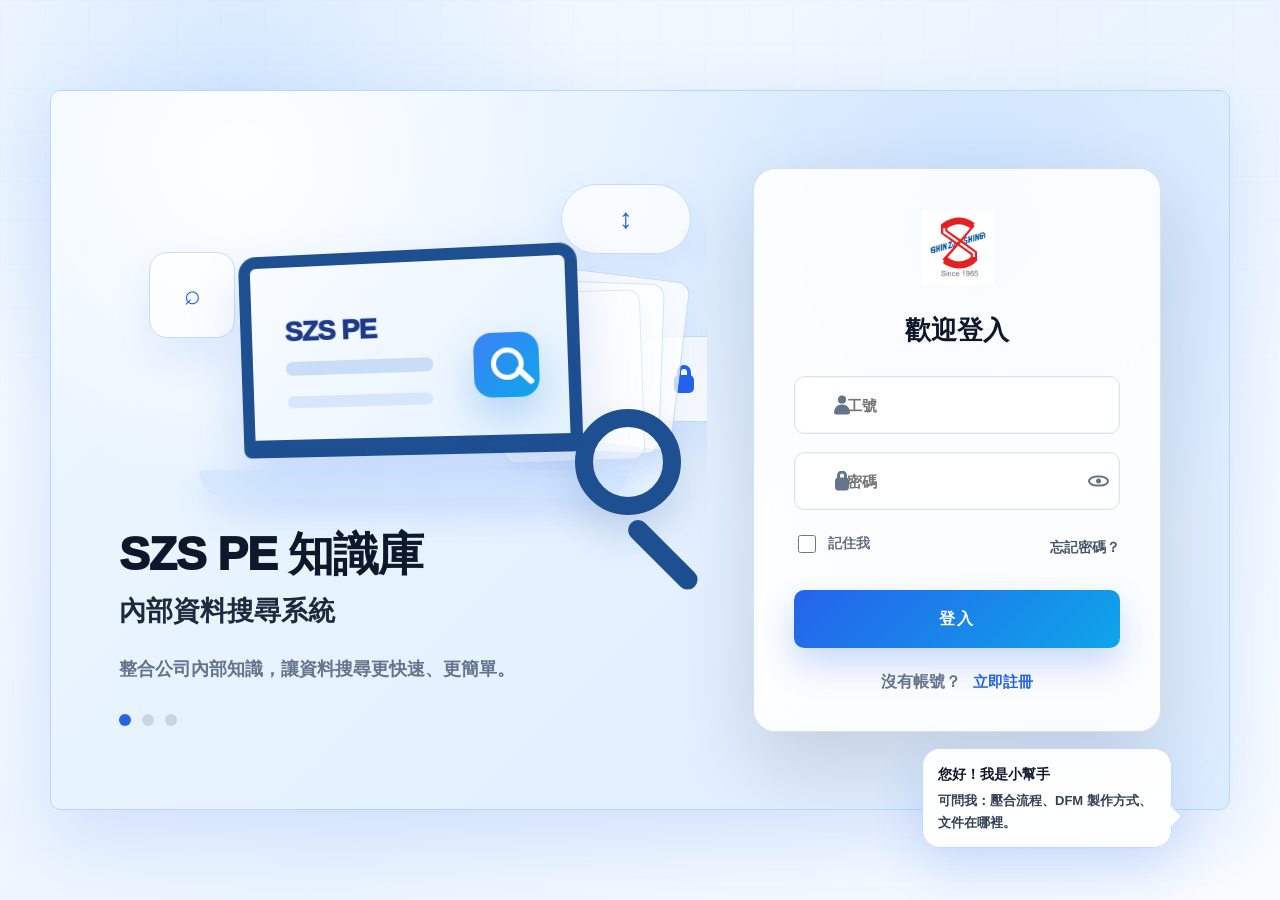
==== index.html @ ae986fd1 "Update index.html" ====
<!-- SZS_POLISH_DATABASE_OVERVIEW_SUMMARY_ACTIONS_20260521 -->
<!-- SZS_FIX_DATABASE_ACTION_INLINE_VALIDATION_20260521 -->
<!-- SZS_FIX_DFM_MEDIA_RENDER_PIPELINE_20260518 -->
<!-- SZS_FIX_DFM_MEDIA_AFTER_FULL_TEXT_AND_AUTO_INJECT_20260518 -->
<!-- SZS_FIX_DFM_MEDIA_VISIBLE_AFTER_INTRO_20260518 -->
<!-- SZS_FIX_DFM_MEDIA_EMBED_FROM_UPLOAD_20260518 -->
<!-- SZS_FIX_RESTORE_DFM_MEDIA_20260518 -->
<!-- SZS_FIX_SETTINGS_ADMIN_ENTRY_20260518 -->
<!-- SZS_FEATURE_DATABASE_CATEGORY_PAGINATION_20260521 -->
<!-- SZS_POLISH_DATABASE_PAGINATION_UI_20260521 -->
<!-- SZS_FEATURE_DATABASE_OVERVIEW_PAGE_20260521 -->
<!-- SZS_REMOVE_ASSISTANT_RED_BLOCKS_20260522 -->
<!-- SZS_FIX_ASSISTANT_FULLPAGE_LAYOUT_STRUCTURE_20260522 -->
<!-- SZS_FIX_ASSISTANT_QUICK_CARD_TEXT_WRAP_AND_AUDIT_20260522 -->
<!-- SZS_FEATURE_ASSISTANT_PRODUCT_CLASSIFICATION_BUTTONS_20260522 -->
<!DOCTYPE html>
<!-- SZS_FIX_TOP_STATUS_ONLY_20260518 -->
<html lang="zh-Hant">
<head>
  <meta charset="UTF-8" />
  <meta name="viewport" content="width=device-width, initial-scale=1.0" />
  <title>SZS PE知識庫</title>
  <link rel="icon" type="image/png" href="logo.png" />
  <link rel="shortcut icon" type="image/png" href="logo.png" />
  <link rel='stylesheet' href='index_szs_bu3_test.css?v=20260602-darkfix2' />
</head>
<body class="sidebar-collapsed">
  <header>
    <button id="sidebarToggleBtn" class="sidebar-toggle" onclick="toggleSidebar(event)" aria-label="menu"><span class="ui-icon ui-icon-menu" aria-hidden="true"></span></button>
    <div class="brand" onclick="showHome()">
      <img src="logo.png" alt="SZS Logo" class="logo" onerror="this.style.display='none'; const f=this.parentElement.querySelector('.logo-fallback'); if(f){f.classList.add('show');}">
      <div>
        <div class="brand-title" data-zh="SZS PE知識庫" data-en="SZS PE Knowledge Base">SZS PE知識庫</div>
        <div class="brand-subtitle" data-zh="內部資料搜尋系統" data-en="INTERNAL DATABASE SYSTEM">內部資料搜尋系統</div>
      </div>
    </div>

    <div class="nav-actions">

      <div class="top-search">
        <span>⌕</span>
        <input id="topSearchInput" placeholder="搜尋文件、分類或標籤..." oninput="handleSearchSuggestInput('top')" onfocus="handleSearchSuggestInput('top')" onkeydown="handleTopSearch(event)" autocomplete="off" />
        <kbd>⌘ K</kbd>
        <div id="topSearchSuggestions" class="search-suggestions" role="listbox" aria-label="搜尋建議"></div>
      </div>

      <div class="top-presence-control" id="topPresenceControl" aria-label="presence status">
        <span class="top-presence-label" data-zh="我的狀態" data-en="My Status">我的狀態</span>
        <button id="topPresenceOnlineBtn" class="status-btn online" type="button" onclick="setMyPresence('online')" data-zh="線上" data-en="Online">線上</button>
        <button id="topPresenceAwayBtn" class="status-btn away" type="button" onclick="setMyPresence('away')" data-zh="離開" data-en="Away">離開</button>
        <button id="topPresenceOfflineBtn" class="status-btn offline" type="button" onclick="setMyPresence('offline')" data-zh="離線" data-en="Offline">離線</button>
      </div>

      <span class="user-pill" id="userPill"></span>
      <button class="ghost" onclick="switchLanguage()" id="langBtn">English</button>
      <button onclick="toggleTheme()" id="themeBtn" class="icon-btn theme-icon-btn"><span class="ui-icon ui-icon-moon" aria-hidden="true"></span></button>
      <button id="notificationBtn" class="icon-btn" onclick="toggleNotifications(event)" title="通知"><span class="ui-icon ui-icon-bell" aria-hidden="true"></span><span id="notificationDot"></span></button>
      <div class="profile-wrap" id="profileWrap">
        <button id="profileBtn" class="profile-btn" onclick="toggleProfileMenu(event)">
          <span class="profile-avatar" id="profileAvatar">U</span>
          <span class="profile-name" id="profileName">User</span>
          <span class="profile-role" id="profileRole">User</span>
          <span>⌄</span>
        </button>
        <div class="profile-menu" id="profileMenu">
          <div class="profile-menu-head">
            <span class="profile-avatar large" id="profileAvatarLarge">U</span>
            <div>
              <strong id="profileMenuName">User</strong>
              <p id="profileMenuMeta">User · 離線</p>
            </div>
          </div>
          <button onclick="switchLanguage(); closeProfileMenu();" data-zh="語言 / Language" data-en="Language / 語言">語言 / Language</button>
          <button onclick="openSystemInfoDialog(); closeProfileMenu();" data-zh="系統資訊" data-en="System Info">系統資訊</button>
          <button onclick="openProfileSettingsDialog(); closeProfileMenu();" data-zh="我的設定" data-en="My Settings">我的設定</button>
          <button onclick="openMyMessagesDialog(); closeProfileMenu();" data-zh="我的訊息" data-en="My Messages">我的訊息</button>
          <button onclick="openFeedbackDialog(); closeProfileMenu();" data-zh="意見回饋" data-en="Feedback">意見回饋</button>
          <button class="danger-text" onclick="closeProfileMenu(); logout();" data-zh="登出" data-en="Logout">登出</button>
        </div>
      </div>
      <button id="loginBtn" onclick="openAuthModal('login')" data-zh="登入" data-en="Login">登入</button>
      <button id="registerBtn" class="primary" onclick="openAuthModal('register')" data-zh="註冊" data-en="Sign Up">註冊</button>
      <button id="logoutBtn" style="display:none;" onclick="logout()" data-zh="登出" data-en="Logout">登出</button>
      <!-- 後台管理已移至系統設定頁 -->
    </div>
  </header>
  <div class="notification-panel" id="notificationPanel">
    <div class="notification-head">
      <strong data-zh="通知中心" data-en="Notifications">通知中心</strong>
      <button onclick="toggleNotifications(event)">×</button>
    </div>
    <div id="notificationList"></div>
  </div>

  <aside class="app-sidebar" aria-label="main navigation">
    <div class="side-section side-section-primary">
      <div class="side-section-title" data-zh="主要功能" data-en="Main">主要功能</div>
      <button class="side-item active" onclick="showHome()" data-side="home" title="首頁">
        <span class="side-icon"><span class="ui-icon ui-icon-home" aria-hidden="true"></span></span><span class="side-label" data-zh="首頁" data-en="Home">首頁</span>
      </button>
      <button class="side-item" onclick="openDatabaseOverviewPage()" data-side="databases" title="資料庫分類">
        <span class="side-icon"><span class="ui-icon ui-icon-folder" aria-hidden="true"></span></span><span class="side-label" data-zh="資料庫分類" data-en="Databases">資料庫分類</span><span class="side-badge" id="sideDatabaseCount">6</span>
      </button>
      <button class="side-item" onclick="openCalendarPage()" data-side="calendar" title="行事曆">
        <span class="side-icon"><span class="ui-icon ui-icon-calendar" aria-hidden="true"></span></span><span class="side-label" data-zh="行事曆" data-en="Calendar">行事曆</span><span class="side-badge" id="sideCalendarCount">0</span>
      </button>
      <button class="side-item" onclick="openAssistantPage()" data-side="assistant" title="小幫手">
        <span class="side-icon"><span class="ui-icon ui-icon-chat" aria-hidden="true"></span></span><span class="side-label" data-zh="小幫手" data-en="Assistant">小幫手</span><span class="side-badge side-badge-new">NEW</span>
      </button>
    </div>

    <div class="side-section side-section-admin" id="sideAdminSection">
      <div class="side-section-title" data-zh="管理功能" data-en="Admin">管理功能</div>
      <button class="side-item" id="sideAdminButton" onclick="openAdmin()" data-side="admin" title="後台管理">
        <span class="side-icon"><span class="ui-icon ui-icon-chart" aria-hidden="true"></span></span><span class="side-label" data-zh="後台管理" data-en="Admin Panel">後台管理</span>
      </button>
    </div>

    <div class="side-section side-section-system">
      <div class="side-section-title" data-zh="系統" data-en="System">系統</div>
      <button class="side-item" onclick="openMembersSection()" data-side="members" title="線上成員">
        <span class="side-icon"><span class="ui-icon ui-icon-users" aria-hidden="true"></span></span><span class="side-label" data-zh="成員狀態" data-en="Member Status">成員狀態</span><span class="side-badge" id="sideMemberCount">13</span>
      </button>
      <button class="side-item" onclick="openSystemSettings()" data-side="settings" title="系統設定">
        <span class="side-icon"><span class="ui-icon ui-icon-settings" aria-hidden="true"></span></span><span class="side-label" data-zh="系統設定" data-en="Settings">系統設定</span>
      </button>
    </div>

    <div class="side-card compact-side-card">
      <div class="side-card-art"><span class="ui-icon ui-icon-lock" aria-hidden="true"></span></div>
      <strong data-zh="安全・可靠・共享" data-en="Secure · Reliable · Shared">安全・可靠・共享</strong>
      <p data-zh="建立標準化文件，讓知識成為團隊的力量。" data-en="Standardize files and turn knowledge into team power.">建立標準化文件，讓知識成為團隊的力量。</p>
      <button onclick="openDatabaseSection()" data-zh="查看資料庫 ↗" data-en="View Databases ↗">查看資料庫 ↗</button>
    </div>
  </aside>


  <div class="warning-banner" data-zh="原型提醒：此版本資料只會暫存在目前瀏覽器 localStorage，請勿放入公司機密、真實帳密、客戶資料或正式文件。"
       data-en="Prototype reminder: Data is stored only in this browser localStorage. Do not enter confidential data or real passwords. ">
    原型提醒：此版本資料只會暫存在目前瀏覽器 localStorage，請勿放入公司機密、真實帳密、客戶資料或正式文件。
  </div>


  <main id="loginLandingPage" class="page login-landing-page active">
    <section class="template-b-shell">
      <div class="template-b-panel">
        <div class="template-b-visual" aria-label="SZS PE Knowledge Base Login Illustration">
          <div class="kb-art">
            <div class="kb-float search">⌕</div>
            <div class="kb-float cloud">↕</div>
            <div class="kb-float lock"><span class="ui-icon ui-icon-lock" aria-hidden="true"></span></div>
            <div class="kb-doc-stack"><span></span><span></span><span></span></div>
            <div class="kb-art-laptop"><div class="kb-search-icon"></div></div>
            <div class="kb-art-base"></div>
            <div class="kb-magnifier"></div>
          </div>
          <div class="template-b-copy">
            <h1 data-zh="SZS PE 知識庫" data-en="SZS PE Knowledge Base">SZS PE 知識庫</h1>
            <h2 data-zh="內部資料搜尋系統" data-en="Internal Data Search System">內部資料搜尋系統</h2>
            <p data-zh="整合公司內部知識，讓資料搜尋更快速、更簡單。" data-en="Integrate internal knowledge and make data search faster and easier.">整合公司內部知識，<br>讓資料搜尋更快速、更簡單。</p>
            <div class="template-b-dots" aria-hidden="true"><span></span><span></span><span></span></div>
          </div>
        </div>

        <div class="template-b-card">
          <div class="template-b-logo">
            <img src="logo.png" alt="SZS Logo" onerror="this.style.display='none';">
          </div>
          <h2 data-zh="歡迎登入" data-en="Welcome Back">歡迎登入</h2>
          <div class="template-b-error" id="landingLoginError"></div>
          <div class="template-b-field">
            <span><span class="ui-icon ui-icon-user" aria-hidden="true"></span></span>
            <input id="landingLoginId" autocomplete="username" placeholder="工號" onkeydown="handleLandingLoginEnter(event)" />
          </div>
          <div class="template-b-field template-b-password">
            <span><span class="ui-icon ui-icon-lock" aria-hidden="true"></span></span>
            <input id="landingLoginPassword" type="password" autocomplete="current-password" placeholder="密碼" onkeydown="handleLandingLoginEnter(event)" />
            <button type="button" class="template-b-eye" onclick="toggleLandingPassword()" aria-label="show password"><span class="ui-icon ui-icon-view" aria-hidden="true"></span></button>
          </div>
          <div class="template-b-row">
            <label class="template-b-check"><input type="checkbox" id="landingRememberMe"> <span data-zh="記住我" data-en="Remember me">記住我</span></label>
            <button type="button" class="template-b-link" onclick="forgotFromLanding()" data-zh="忘記密碼？" data-en="Forgot Password?">忘記密碼？</button>
          </div>
          <button class="template-b-submit" onclick="loginFromLanding()" data-zh="登入" data-en="Login">登入</button>
          <div class="template-b-register">
            <span data-zh="沒有帳號？" data-en="No account?">沒有帳號？</span>
            <button type="button" onclick="openAuthModal('register')" data-zh="立即註冊" data-en="Sign Up">立即註冊</button>
          </div>
        </div>
      </div>
    </section>
  </main>

  <main id="homePage" class="page">
    <section class="hero">
      <div class="hero-label">SZS · PE KNOWLEDGE SYSTEM</div>
      <h1 data-zh="SZS PE知識庫" data-en="SZS PE Knowledge Base">SZS PE知識庫</h1>
      <p data-zh="請選擇資料庫分類進行查詢，或使用上方搜尋快速找到你需要的文件。此版本為非機密原型展示，所有資料皆為測試資料。"
         data-en="Select a database category or use the top search to quickly find the documents you need. This is a non-confidential prototype using sample data only.">
        請選擇資料庫分類進行查詢，或使用上方搜尋快速找到你需要的文件。此版本為非機密原型展示，所有資料皆為測試資料。
      </p>
    </section>

    <section class="dashboard-overview" aria-label="dashboard overview">
      <div class="dash-stat clickable" onclick="openDatabaseOverviewPage()">
        <div class="dash-icon blue"><span class="ui-icon ui-icon-folder" aria-hidden="true"></span></div>
        <div>
          <div class="dash-label" data-zh="資料庫分類" data-en="Database Categories">資料庫分類</div>
          <div class="dash-value"><span id="overviewDatabaseCount">0</span><small data-zh=" 個" data-en=" categories"> 個</small></div>
          <div class="dash-link" data-zh="前往分類總覽 →" data-en="Open Categories →">前往分類總覽 →</div>
        </div>
      </div>
      <div class="dash-stat clickable" onclick="showAllDocumentsFromHome()">
        <div class="dash-icon cyan"><span class="ui-icon ui-icon-file" aria-hidden="true"></span></div>
        <div>
          <div class="dash-label" data-zh="總文件數" data-en="Total Documents">總文件數</div>
          <div class="dash-value"><span id="overviewDocumentCount">0</span><small data-zh=" 份" data-en=" docs"> 份</small></div>
          <div class="dash-link" data-zh="查看全部文件 →" data-en="View Documents →">查看全部文件 →</div>
        </div>
      </div>
      <div class="dash-stat clickable" onclick="openMembersSection()">
        <div class="dash-icon purple"><span class="ui-icon ui-icon-users" aria-hidden="true"></span></div>
        <div>
          <div class="dash-label" data-zh="總人數" data-en="Total Members">總人數</div>
          <div class="dash-value"><span id="overviewUserRole">0</span><small data-zh=" 人" data-en=" members"> 人</small></div>
          <div class="dash-link" data-zh="查看成員狀態 →" data-en="View Members →">查看成員狀態 →</div>
        </div>
      </div>
      <div class="dash-stat clickable" onclick="openAdminTab('logs');">
        <div class="dash-icon green"><span class="ui-icon ui-icon-check" aria-hidden="true"></span></div>
        <div>
          <div class="dash-label" data-zh="系統狀態" data-en="System Status">系統狀態</div>
          <div class="dash-value"><span data-zh="正常" data-en="OK">正常</span></div>
          <div class="dash-link" data-zh="查看操作紀錄 →" data-en="View Logs →">查看操作紀錄 →</div>
        </div>
      </div>
      <div class="dash-stat clickable" onclick="scrollToHomeCalendar()">
        <div class="dash-icon amber"><span class="ui-icon ui-icon-calendar" aria-hidden="true"></span></div>
        <div>
          <div class="dash-label" data-zh="行事曆" data-en="Calendar">行事曆</div>
          <div class="dash-value"><span id="overviewCalendarCount">0</span><small data-zh=" 件" data-en=" items"> 件</small></div>
          <div class="dash-link" data-zh="查看本月事項 →" data-en="View Month →">查看本月事項 →</div>
        </div>
      </div>
    </section>

    <section class="home-empty-data-callout" id="homeEmptyDataCallout" style="display:none;">
      <div class="home-empty-illustration"><span class="ui-icon ui-icon-folder" aria-hidden="true"></span></div>
      <div>
        <strong data-zh="目前尚未建立資料" data-en="No data has been created yet">目前尚未建立資料</strong>
        <p data-zh="請至後台管理新增資料庫分類與文件，開始建立您的知識庫。" data-en="Go to Admin Panel to add database categories and documents to start building the knowledge base.">請至後台管理新增資料庫分類與文件，開始建立您的知識庫。</p>
      </div>
      <button class="primary" onclick="openAdminTab('databases');" data-zh="前往後台管理" data-en="Open Admin Panel">前往後台管理</button>
    </section>

    <div class="home-main-layout">
      <div class="home-main-column">

        <section class="home-productivity-panels" id="homeSmartDashboard" aria-label="home smart dashboard">
          <div class="home-panel recent-doc-panel">
            <div class="home-panel-head">
              <div class="home-panel-title"><span class="num-dot">1</span><span data-zh="最近更新文件" data-en="Recently Updated Files">最近更新文件</span></div>
              <button class="home-panel-action" onclick="showAllDocumentsFromHome()" data-zh="查看全部" data-en="View All">查看全部</button>
            </div>
            <div class="recent-doc-list" id="homeRecentDocuments"></div>
          </div>

          <div class="home-panel favorite-db-panel">
            <div class="home-panel-head">
              <div class="home-panel-title"><span class="num-dot">2</span><span data-zh="常用 / 收藏" data-en="Frequent / Favorites">常用 / 收藏</span></div>
              <button class="home-panel-action" onclick="manageFavoriteDatabases()" data-zh="管理" data-en="Manage">管理</button>
            </div>
            <div class="favorite-db-list" id="homeFavoriteDatabases"></div>
          </div>

          <div class="home-panel home-calendar-panel" id="homeCalendarPanel">
            <div class="home-panel-head">
              <div class="home-panel-title"><span class="num-dot">3</span><span data-zh="行事曆" data-en="Calendar">行事曆</span></div>
              <button class="home-panel-action" onclick="openCalendarPage()" data-zh="查看全部" data-en="View All">查看全部</button>
            </div>
            <div class="home-calendar-summary-list" id="homeCalendarSummary"></div>
          </div>
        </section>

        <!-- Home optional feature panels can be expanded gradually without changing the main database workflow. -->

        <section class="online-members-panel" id="onlineMembersPanel">
      <div class="online-members-head">
        <div>
          <h2 data-zh="成員狀態總覽" data-en="Member Status Overview">成員狀態總覽</h2>
          <p data-zh="查看所有成員狀態與所屬群組，快速掌握團隊可用性；點選成員即可開啟對話框。" data-en="View every member status and group, quickly understand team availability, and click a member to open a chat dialog.">查看所有成員狀態與所屬群組，快速掌握團隊可用性；點選成員即可開啟對話框。</p>
        </div>
        <div class="my-status-control">
          <span data-zh="我的狀態" data-en="My Status">我的狀態</span>
          <button id="presenceOnlineBtn" class="status-btn online" onclick="setMyPresence('online')" data-zh="線上" data-en="Online">線上</button>
          <button id="presenceAwayBtn" class="status-btn away" onclick="setMyPresence('away')" data-zh="離開" data-en="Away">離開</button>
          <button id="presenceOfflineBtn" class="status-btn offline" onclick="setMyPresence('offline')" data-zh="離線" data-en="Offline">離線</button>
        </div>
      </div>
      <div class="member-status-dashboard" id="memberStatusDashboard"></div>
      <div class="member-status-toolbar">
        <div class="member-status-search">
          <span>⌕</span>
          <input id="memberStatusSearch" placeholder="搜尋成員姓名、工號或部門..." oninput="syncMemberSearch('memberStatus')" />
        </div>
        <div class="member-status-filters" id="memberStatusFilters"></div>
        <div class="member-status-actions" id="memberStatusActions"></div>
      </div>
      <div class="members-hybrid-grid">
        <div class="online-members-list" id="onlineMembersList"></div>

      </div>
        </section>

        <section id="databaseSection" class="view-cards">
      <div class="section-head">
        <div class="section-title">
          <h2 data-zh="資料庫分類" data-en="DATA STREAMS">資料庫分類</h2>
          <span class="badge" id="activeBadge">0 個分類</span>
        </div>
        <div class="section-hint database-view-actions">
          <span data-zh="你可以到後台管理自行新增資料庫分類與測試文件。" data-en="You can add database categories and sample documents in the admin panel.">你可以到後台管理自行新增資料庫分類與測試文件。</span>
          <button id="databaseViewToggle" onclick="openDatabaseOverviewPage()" data-zh="查看全部分類" data-en="View All Categories">查看全部分類</button>
        </div>
      </div>
      <div class="database-grid" id="databaseGrid"></div>
      <div class="database-pagination" id="databaseCardPagination"></div>
      <div class="database-list-panel" id="databaseListPanel" style="display:none;"><div id="databaseList"></div><div class="database-pagination" id="databaseListPagination"></div></div>
        </section>
      </div>
        <aside class="quick-members-sidebar home-quick-members">
          <div class="quick-members-head">
            <h3 data-zh="成員狀態" data-en="Member Status">成員狀態</h3>
            <span id="quickMemberCount">0</span>
          </div>
          <div class="quick-member-search">
            <input id="quickMemberSearch" placeholder="搜尋成員..." oninput="syncMemberSearch('quick')" />
          </div>
          <div class="quick-member-groups" id="quickMembersSidebar"></div>
          <div class="quick-members-footer">
            <button onclick="scrollToAllMemberGroups()" data-zh="展開更多" data-en="Expand More">展開更多</button>
          </div>
        </aside>
    </div>
    <div class="member-chat-modal" id="memberChatModal"></div>
  </main>


  <main id="calendarPage" class="page calendar-page">
    <section class="detail-top calendar-page-top">
      <div class="detail-title-area">
        <div class="detail-label">SZS · CALENDAR</div>
        <h1 data-zh="行事曆" data-en="Calendar">行事曆</h1>
        <p data-zh="集中管理會議、期限與提醒；首頁只保留近期摘要，完整月曆由左側功能列進入。"
           data-en="Manage meetings, deadlines, and reminders in one place. Home keeps only a compact upcoming summary.">
          集中管理會議、期限與提醒；首頁只保留近期摘要，完整月曆由左側功能列進入。
        </p>
      </div>
      <div class="detail-actions">
        <button onclick="showHome()" data-zh="← 返回首頁" data-en="← Back Home">← 返回首頁</button>
      </div>
    </section>

    <section class="calendar-workspace">
      <div class="home-calendar-panel calendar-full-panel" id="calendarFullPanel">
        <div class="home-panel-head">
          <div class="home-panel-title"><span class="num-dot">3</span><span data-zh="月檢視" data-en="Month View">月檢視</span></div>
          <button class="home-panel-action" onclick="focusCalendarTitle()" data-zh="新增事項" data-en="Add Item">新增事項</button>
        </div>
        <div class="home-calendar-toolbar">
          <div class="home-calendar-nav">
            <button type="button" onclick="changeHomeCalendarMonth(-1)" aria-label="Previous month">‹</button>
            <strong id="homeCalendarMonthLabel">-</strong>
            <button type="button" onclick="changeHomeCalendarMonth(1)" aria-label="Next month">›</button>
          </div>
          <button type="button" class="home-calendar-today" onclick="goHomeCalendarToday()" data-zh="今天" data-en="Today">今天</button>
        </div>
        <form class="home-calendar-form" onsubmit="addCalendarEventFromHome(event)">
          <input id="homeCalendarTitle" type="text" maxlength="80" placeholder="會議或重要事項" />
          <div class="home-calendar-fields">
            <input id="homeCalendarDate" type="date" onchange="handleHomeCalendarDateInput()" />
            <input id="homeCalendarTime" type="time" />
            <select id="homeCalendarType">
              <option value="meeting" data-zh="會議" data-en="Meeting">會議</option>
              <option value="important" data-zh="重要事項" data-en="Important">重要事項</option>
              <option value="deadline" data-zh="期限" data-en="Deadline">期限</option>
              <option value="note" data-zh="提醒" data-en="Reminder">提醒</option>
            </select>
            <button type="submit" data-zh="加入" data-en="Add">加入</button>
          </div>
        </form>
        <div class="home-calendar-split">
          <div class="home-calendar-month-wrap">
            <div class="home-calendar-grid" id="homeCalendarGrid"></div>
          </div>
          <div class="home-calendar-agenda">
            <div class="home-calendar-agenda-head">
              <div class="home-calendar-agenda-title" data-zh="當日事項" data-en="Selected Day">當日事項</div>
              <div class="home-calendar-selected-date" id="homeCalendarSelectedDate">-</div>
            </div>
            <div class="home-calendar-list" id="homeCalendarEvents"></div>
          </div>
        </div>
      </div>
    </section>
  </main>


  <main id="databaseOverviewPage" class="page">
    <section class="database-overview-top">
      <div class="database-breadcrumb">
        <span onclick="showHome()" data-zh="首頁" data-en="Home">首頁</span>
        <span>›</span>
        <span data-zh="資料庫分類總覽" data-en="Database Category Overview">資料庫分類總覽</span>
      </div>

      <div class="database-overview-title-row">
        <div class="database-overview-title">
          <h1 data-zh="資料庫分類總覽" data-en="Database Category Overview">資料庫分類總覽</h1>
          <p data-zh="可搜尋、篩選、切換檢視並查看所有資料庫分類。" data-en="Search, filter, switch view modes, and view all database categories.">可搜尋、篩選、切換檢視並查看所有資料庫分類。</p>
        </div>
        <div class="database-overview-actions">
          <button class="database-overview-manage-btn" type="button" onclick="openDatabaseActionModal('category')" title="新增 PE 文件分類，例如：設備資料庫、治具資料庫" data-zh="＋ 新增資料庫" data-en="+ Add Database">＋ 新增資料庫</button>
          <button class="database-overview-back-btn" type="button" onclick="showHome()" data-zh="← 返回首頁" data-en="← Back Home">← 返回首頁</button>
        </div>
      </div>

      <div class="database-overview-summary">
        <div class="database-overview-stat">
          <span class="database-overview-icon blue"><span class="ui-icon ui-icon-folder" aria-hidden="true"></span></span>
          <div>
            <span data-zh="分類總數" data-en="Total Categories">分類總數</span>
            <strong><span id="databaseOverviewCategoryCount">0</span> <small data-zh="個分類" data-en="categories">個分類</small></strong>
          </div>
        </div>
        <div class="database-overview-stat">
          <span class="database-overview-icon cyan"><span class="ui-icon ui-icon-file" aria-hidden="true"></span></span>
          <div>
            <span data-zh="總文件數" data-en="Total Documents">總文件數</span>
            <strong><span id="databaseOverviewDocumentCount">0</span> <small data-zh="份" data-en="docs">份</small></strong>
          </div>
        </div>
        <div class="database-overview-stat">
          <span class="database-overview-icon purple"><span class="ui-icon ui-icon-clock" aria-hidden="true"></span></span>
          <div>
            <span data-zh="最近更新" data-en="Latest Update">最近更新</span>
            <strong id="databaseOverviewLatestDate">-</strong>
          </div>
        </div>
      </div>
    </section>

    <section class="database-overview-toolbar">
      <div class="database-overview-search">
        <span>⌕</span>
        <input id="databaseOverviewSearchInput" placeholder="搜尋分類名稱、說明，例如：DFM、測試、製程、SOP" oninput="handleDatabaseOverviewSearch()" />
      </div>
      <select id="databaseOverviewFilter" onchange="handleDatabaseOverviewFilter()">
        <option value="all" data-zh="所有分類" data-en="All Categories">所有分類</option>
        <option value="hasDocs" data-zh="有文件分類" data-en="Has Documents">有文件分類</option>
        <option value="empty" data-zh="無文件分類" data-en="Empty Categories">無文件分類</option>
      </select>
      <select id="databaseOverviewSort" onchange="handleDatabaseOverviewSort()">
        <option value="recent" data-zh="最新更新" data-en="Latest Update">最新更新</option>
        <option value="name" data-zh="分類名稱" data-en="Category Name">分類名稱</option>
        <option value="docs" data-zh="文件數量" data-en="Document Count">文件數量</option>
      </select>
      <div class="database-overview-view-toggle">
        <button id="databaseOverviewCardBtn" type="button" class="active" onclick="setDatabaseOverviewView('cards')" data-zh="▦ 卡片式" data-en="▦ Card View">▦ 卡片式</button>
        <button id="databaseOverviewListBtn" type="button" onclick="setDatabaseOverviewView('list')" data-zh="清單式" data-en="List View">清單式</button>
      </div>
    </section>

    <section class="database-overview-content view-cards" id="databaseOverviewContent">
      <div class="database-overview-grid" id="databaseOverviewGrid"></div>
      <div class="database-overview-list" id="databaseOverviewList"></div>
      <div class="database-pagination" id="databaseOverviewPagination"></div>
    </section>
  </main>

  <main id="detailPage" class="page">
    <section class="detail-top">
      <div class="detail-title-area">
        <div class="detail-label">DATABASE DETAIL</div>
        <h1 id="detailTitle">資料庫</h1>
        <p id="detailDescription">資料庫說明</p>
      </div>
      <div class="detail-actions">
        <button onclick="openDatabaseOverviewPage()" data-zh="← 返回分類總覽" data-en="← Back to Categories">← 返回分類總覽</button>
        <button class="primary" onclick="openDatabaseActionModal('document', selectedDatabaseId)" data-zh="＋ 新增文件" data-en="+ Add Document">＋ 新增文件</button>
        <button class="primary" onclick="openAssistant()" data-zh="詢問小幫手" data-en="Ask Assistant">詢問小幫手</button>
      </div>
    </section>

    <section class="detail-toolbar">
      <div class="search-box">
        <input id="detailSearch" placeholder="在此資料庫搜尋文件..." oninput="renderDetailDocuments()" />
      </div>
      <span class="badge" id="detailCount">0 documents</span>
    </section>

    <section class="doc-table" id="detailDocumentList"></section>
  </main>


  <main id="searchPage" class="page">
    <section class="detail-top search-result-top">
      <div class="detail-title-area">
        <div class="detail-label" data-zh="SEARCH RESULT" data-en="SEARCH RESULT">SEARCH RESULT</div>
        <h1 data-zh="搜尋結果" data-en="Search Results">搜尋結果</h1>
        <p id="searchResultSummary">請輸入關鍵字搜尋文件、分類或標籤。</p>
      </div>
      <div class="detail-actions">
        <button onclick="showHome()" data-zh="← 返回首頁" data-en="← Back Home">← 返回首頁</button>
        <button class="primary" onclick="openAssistant()" data-zh="詢問小幫手" data-en="Ask Assistant">詢問小幫手</button>
      </div>
    </section>

    <section class="detail-toolbar">
      <div class="google-search-large">
        <span>⌕</span>
        <input id="searchPageInput" placeholder="搜尋文件、分類或標籤..." oninput="handleSearchSuggestInput('page')" onfocus="handleSearchSuggestInput('page')" onkeydown="handleSearchPageEnter(event)" autocomplete="off" />
        <button onclick="runSearchFromPage()" data-zh="搜尋" data-en="Search">搜尋</button>
        <div id="searchPageSuggestions" class="search-suggestions search-suggestions-large" role="listbox" aria-label="搜尋建議"></div>
      </div>
      <span class="badge" id="searchResultCount">0 documents</span>
    </section>

    <section class="search-tabs" id="searchResultTabs">
      <button id="searchTabFiles" class="active" onclick="setSearchResultView('files')" data-zh="文件" data-en="Files">文件</button>
      <button id="searchTabCategories" onclick="setSearchResultView('categories')" data-zh="資料庫分類" data-en="Categories">資料庫分類</button>
      <button id="searchTabAll" onclick="setSearchResultView('all')" data-zh="全部" data-en="All">全部</button>
    </section>

    <section class="doc-table" id="searchResultList"></section>
  </main>




  <main id="settingsPage" class="page settings-center-page">
    <section class="detail-top settings-hero-top">
      <div class="detail-title-area">
        <div class="detail-label">SYSTEM SETTINGS</div>
        <h1 data-zh="系統設定" data-en="System Settings">系統設定</h1>
        <p data-zh="這裡集中管理系統資訊、個人偏好、外觀模式與後台入口。" data-en="Manage system info, personal preferences, appearance, and admin entry points here.">這裡集中管理系統資訊、個人偏好、外觀模式與後台入口。</p>
      </div>
      <div class="detail-actions">
        <button onclick="showHome()" data-zh="← 返回首頁" data-en="← Back Home">← 返回首頁</button>
      </div>
    </section>

    <section class="settings-status-strip" aria-label="system settings summary">
      <div class="settings-strip-title" data-zh="目前系統狀態總覽" data-en="Current System Status">目前系統狀態總覽</div>
      <div class="settings-status-grid">
        <div class="settings-status-item">
          <div class="settings-status-icon blue"><span class="ui-icon ui-icon-user" aria-hidden="true"></span></div>
          <div><span data-zh="目前登入" data-en="Signed in as">目前登入</span><strong id="settingsUserName">SZS Owner</strong><small id="settingsUserRole">Owner</small></div>
        </div>
        <div class="settings-status-item">
          <div class="settings-status-icon green"><span class="ui-icon ui-icon-check" aria-hidden="true"></span></div>
          <div><span data-zh="系統狀態" data-en="System Status">系統狀態</span><strong data-zh="正常" data-en="Normal">正常</strong><small data-zh="系統運作一切正常" data-en="System is running normally">系統運作一切正常</small></div>
        </div>
        <div class="settings-status-item">
          <div class="settings-status-icon amber"><span class="ui-icon ui-icon-folder" aria-hidden="true"></span></div>
          <div><span data-zh="資料庫分類" data-en="Database Categories">資料庫分類</span><strong id="settingsDbCount">0 個</strong><small id="settingsDbMeta">啟用中 0 個分類</small></div>
        </div>
        <div class="settings-status-item">
          <div class="settings-status-icon cyan"><span class="ui-icon ui-icon-file" aria-hidden="true"></span></div>
          <div><span data-zh="文件數" data-en="Documents">文件數</span><strong id="settingsDocCount">0 份</strong><small id="settingsDocMeta">本週新增 0 份</small></div>
        </div>
        <div class="settings-status-item">
          <div class="settings-status-icon purple"><span class="ui-icon ui-icon-clock" aria-hidden="true"></span></div>
          <div><span data-zh="最後更新" data-en="Last Updated">最後更新</span><strong id="settingsLastUpdate">—</strong><small data-zh="系統資料時間" data-en="System data time">系統資料時間</small></div>
        </div>
      </div>
    </section>

    <section class="settings-center-grid">
      <article class="settings-feature-card admin-card" id="settingsAdminCard">
        <div class="settings-card-head">
          <div class="settings-feature-icon blue">▥</div>
          <div>
            <h3 data-zh="後台管理" data-en="Admin Panel">後台管理</h3>
            <p data-zh="管理資料庫分類、文件、會員權限與操作紀錄。" data-en="Manage categories, documents, permissions, and activity logs.">管理資料庫分類、文件、會員權限與操作紀錄。</p>
          </div>
          <button class="settings-card-arrow" id="settingsAdminArrow" onclick="openAdmin()" title="Open">›</button>
        </div>
        <div class="settings-permission-box">
          <div><b>Owner</b><span data-zh="可管理所有資料與會員權限" data-en="Can manage all data and member permissions">可管理所有資料與會員權限</span></div>
          <div><b>Manager</b><span data-zh="可管理資料與文件" data-en="Can manage databases and files">可管理資料與文件</span></div>
          <div><b>User</b><span data-zh="僅可查詢與使用小幫手" data-en="Can search and use assistant only">僅可查詢與使用小幫手</span></div>
        </div>
        <div class="settings-permission-hint" id="settingsPermissionHint"></div>
        <div class="settings-card-bottom">
          <span data-zh="目前權限：" data-en="Current role:">目前權限：</span><b id="settingsCurrentRole">Owner</b>
          <button class="primary" id="settingsAdminOpenButton" onclick="openAdmin()" data-zh="進入後台管理 →" data-en="Open Admin Panel →">進入後台管理 →</button>
        </div>
      </article>

      <article class="settings-feature-card info-card">
        <div class="settings-card-head">
          <div class="settings-feature-icon purple">i</div>
          <div>
            <h3 data-zh="系統資訊" data-en="System Info">系統資訊</h3>
            <p data-zh="查看目前原型狀態、資料庫分類數與文件數。" data-en="View current prototype status, category count, and file count.">查看目前原型狀態、資料庫分類數與文件數。</p>
          </div>
          <button class="settings-card-arrow" onclick="showSystemInfo()" title="Open">›</button>
        </div>
        <div class="settings-info-table">
          <div><span data-zh="系統版本" data-en="Version">系統版本</span><strong>Prototype v1.0.0</strong></div>
          <div><span data-zh="資料模式" data-en="Data Mode">資料模式</span><strong>Sample Data Only</strong></div>
          <div><span data-zh="部署方式" data-en="Deployment">部署方式</span><strong>GitHub Pages Demo</strong></div>
          <div><span data-zh="最後更新" data-en="Last Updated">最後更新</span><strong id="settingsInfoUpdated">—</strong></div>
        </div>
        <button onclick="showSystemInfo()" data-zh="查看系統資訊 →" data-en="View System Info →">查看系統資訊 →</button>
      </article>

      <article class="settings-feature-card personal-card">
        <div class="settings-card-head">
          <div class="settings-feature-icon green">●</div>
          <div>
            <h3 data-zh="我的設定" data-en="My Settings">我的設定</h3>
            <p data-zh="個人設定目前為原型展示項目，正式版可擴充語言、通知與偏好設定。" data-en="Personal settings are prototype items and can later include language, notifications, and preferences.">個人設定目前為原型展示項目，正式版可擴充語言、通知與偏好設定。</p>
          </div>
          <button class="settings-card-arrow" onclick="openProfileSettingsDialog()" title="Open">›</button>
        </div>
        <div class="settings-preference-list">
          <div><span><span class="ui-icon ui-icon-globe" aria-hidden="true"></span><span data-zh="語言" data-en="Language">語言</span></span><strong id="settingsLanguageValue">繁體中文</strong></div>
          <div><span><span class="ui-icon ui-icon-bell" aria-hidden="true"></span><span data-zh="通知" data-en="Notifications">通知</span></span><strong data-zh="開啟" data-en="On">開啟</strong></div>
          <div><span>AI <span data-zh="小幫手提示" data-en="Assistant Tips">小幫手提示</span></span><strong data-zh="開啟" data-en="On">開啟</strong></div>
          <div><span><span class="ui-icon ui-icon-home" aria-hidden="true"></span> <span data-zh="預設首頁" data-en="Default Page">預設首頁</span></span><strong id="settingsDefaultPageValue">首頁</strong></div>
        </div>
        <button onclick="openProfileSettingsDialog()" data-zh="查看我的設定 →" data-en="View My Settings →">查看我的設定 →</button>
      </article>

      <article class="settings-feature-card appearance-card">
        <div class="settings-card-head">
          <div class="settings-feature-icon orange"><span class="ui-icon ui-icon-view" aria-hidden="true"></span></div>
          <div>
            <h3 data-zh="外觀模式" data-en="Appearance">外觀模式</h3>
            <p data-zh="選擇適合目前工作環境的顯示模式，降低長時間閱讀的視覺負擔。" data-en="Choose the appearance mode that fits your working environment and reduces eye strain.">選擇適合目前工作環境的顯示模式，降低長時間閱讀的視覺負擔。</p>
          </div>
          <button class="settings-card-arrow open" onclick="toggleSettingsThemeCard(event)" title="Collapse" aria-expanded="true" aria-label="Toggle appearance options">›</button>
        </div>
        <div class="settings-theme-options" role="radiogroup" aria-label="appearance mode">
          <button id="settingsThemeLight" type="button" onclick="selectSettingsTheme('light')"><span></span><b data-zh="淺色模式" data-en="Light Mode">淺色模式</b><small data-zh="使用亮色主題，適合一般環境" data-en="Use a light theme for general use">使用亮色主題，適合一般環境</small></button>
          <button id="settingsThemeDark" type="button" onclick="selectSettingsTheme('dark')"><span></span><b data-zh="深色模式" data-en="Dark Mode">深色模式</b><small data-zh="使用深色主題，降低長時間使用的視覺疲勞" data-en="Use a dark theme to reduce eye strain">使用深色主題，降低長時間使用的視覺疲勞</small></button>
          <button id="settingsThemeSystem" type="button" onclick="selectSettingsTheme('system')"><span></span><b data-zh="跟隨系統" data-en="Follow System">跟隨系統</b><small data-zh="依照裝置系統設定自動切換主題" data-en="Follow the device appearance setting">依照裝置系統設定自動切換主題</small></button>
        </div>
        <button class="settings-save-btn" onclick="showToast(t('外觀設定已儲存。','Appearance settings saved.'))" data-zh="儲存設定" data-en="Save Settings">儲存設定</button>
      </article>
    </section>
  </main>


  <main id="adminPage" class="page">
    <section class="detail-top">
      <div class="detail-title-area">
        <div class="detail-label">ADMIN PROTOTYPE</div>
        <h1 data-zh="後台管理" data-en="Admin Panel">後台管理</h1>
        <p data-zh="這裡是部門資料維護中心。總覽首頁僅供查看，真正的新增、修改與刪除請進入對應管理頁面操作。"
           data-en="This is the department data maintenance center. The overview page is view-only, and actual add/edit/delete actions should be done inside the corresponding management page.">
          這裡是部門資料維護中心。總覽首頁僅供查看，真正的新增、修改與刪除請進入對應管理頁面操作。
        </p>
        <div class="role-guide">
          <div class="role-card">
            <strong>Owner</strong>
            <span data-zh="部門維護權限：可管理資料、會員權限與操作紀錄。" data-en="Department maintenance permission: manage data, member permissions, and activity logs.">部門維護權限：可管理資料、會員權限與操作紀錄。</span>
          </div>
          <div class="role-card">
            <strong>Manager</strong>
            <span data-zh="資料維護權限：可新增、修改、刪除資料庫與文件。" data-en="Data maintenance permission: add, edit, and delete databases and documents.">資料維護權限：可新增、修改、刪除資料庫與文件。</span>
          </div>
          <div class="role-card">
            <strong>User</strong>
            <span data-zh="使用權限：可登入、查詢資料與使用小幫手。" data-en="Usage permission: log in, search data, and use the assistant.">使用權限：可登入、查詢資料與使用小幫手。</span>
          </div>
        </div>
      </div>
      <div class="detail-actions">
        <button onclick="showHome()" data-zh="← 返回首頁" data-en="← Back Home">← 返回首頁</button>
      </div>
    </section>

    <div class="admin-tabs">
      <button id="adminOverviewTab" class="admin-tab-button active" onclick="switchAdminTab('overview')"><span class="ui-icon ui-icon-chart" aria-hidden="true"></span><span data-zh="總覽首頁" data-en="Overview">總覽首頁</span></button>
      <button id="adminDocTab" class="admin-tab-button" onclick="switchAdminTab('documents')"><span class="ui-icon ui-icon-file" aria-hidden="true"></span><span data-zh="文件管理" data-en="Document Manager">文件管理</span></button>
      <button id="adminDbTab" class="admin-tab-button" onclick="switchAdminTab('databases')"><span class="ui-icon ui-icon-folder" aria-hidden="true"></span><span data-zh="資料庫分類管理" data-en="Database Manager">資料庫分類管理</span></button>
      <button id="adminUserTab" class="admin-tab-button" onclick="switchAdminTab('users')"><span class="ui-icon ui-icon-users" aria-hidden="true"></span><span data-zh="會員權限管理" data-en="Member Permissions">會員權限管理</span></button>
      <button id="adminLogTab" class="admin-tab-button" onclick="switchAdminTab('logs')"><span class="ui-icon ui-icon-clock" aria-hidden="true"></span><span data-zh="操作紀錄" data-en="Activity Logs">操作紀錄</span></button>
    </div>

    <section id="adminOverviewSection" class="admin-section active">
      <div id="adminOverviewContent"></div>
    </section>

    <section id="adminDocumentsSection" class="admin-section">
      <div class="document-admin-layout">
        <div class="admin-box document-form-card">
          <div class="document-card-head">
            <div>
              <h2 id="documentFormTitle" data-zh="新增文件" data-en="Add Document">新增文件</h2>
              <p id="documentFormHint" data-zh="依照步驟填寫文件基本資料、搜尋資訊與管理設定。" data-en="Fill in basic information, search metadata, and management settings step by step.">依照步驟填寫文件基本資料、搜尋資訊與管理設定。</p>
            </div>
            <span id="documentModeBadge" class="doc-mode-badge" data-zh="新增模式" data-en="Add Mode">新增模式</span>
          </div>
          <input id="editingDocumentId" type="hidden" />
          <div class="form-grid">
            <div class="form-section">
              <div class="form-section-title"><span class="form-step">1</span><span data-zh="基本資料" data-en="Basic Information">基本資料</span></div>
              <div>
                <label data-zh="所屬資料庫" data-en="Database">所屬資料庫</label>
                <div style="display:grid;grid-template-columns:1fr auto;gap:10px;align-items:center;">
                  <select id="adminDatabase"></select>
                  <button type="button" onclick="quickEditSelectedDatabase()" data-zh="修改目前資料庫" data-en="Edit Current Database">修改目前資料庫</button>
                </div>
              </div>
              <div class="two-col">
                <div>
                  <label data-zh="中文文件名稱" data-en="Chinese Title">中文文件名稱</label>
                  <input id="adminTitleZh" placeholder="例如：測試規格書" />
                </div>
                <div>
                  <label data-zh="英文文件名稱" data-en="English Title">英文文件名稱</label>
                  <input id="adminTitleEn" placeholder="Example: Test Specification" />
                </div>
              </div>
              <div>
                <label data-zh="文件類型" data-en="File Type">文件類型</label>
                <select id="adminType">
                  <optgroup label="文件 / Documents">
                    <option value="PDF">PDF</option>
                    <option value="DOCX">DOCX</option>
                    <option value="TXT">TXT</option>
                  </optgroup>
                  <optgroup label="表格 / Spreadsheets">
                    <option value="XLSX">XLSX / Excel</option>
                    <option value="XLS">XLS / Excel</option>
                    <option value="CSV">CSV</option>
                  </optgroup>
                  <optgroup label="簡報 / Slides">
                    <option value="PPTX">PPTX</option>
                  </optgroup>
                  <optgroup label="CAD / ProE">
                    <option value="ASM">ASM / Pro/E</option>
                    <option value="PRT">PRT / Pro/E</option>
                    <option value="DRW">DRW / Pro/E</option>
                    <option value="STEP">STEP</option>
                    <option value="STP">STP</option>
                    <option value="IGES">IGES</option>
                    <option value="IGS">IGS</option>
                  </optgroup>
                  <optgroup label="壓縮檔 / Archives">
                    <option value="ZIP">ZIP</option>
                    <option value="RAR">RAR</option>
                    <option value="7Z">7Z</option>
                  </optgroup>
                </select>
              </div>
            </div>

            <div class="form-section">
              <div class="form-section-title"><span class="form-step">2</span><span data-zh="搜尋資訊" data-en="Search Metadata">搜尋資訊</span></div>
              <div class="two-col">
                <div>
                  <label data-zh="關鍵字" data-en="Keywords">關鍵字</label>
                  <input id="adminKeywords" placeholder="例如：規格 測試 PE" />
                </div>
                <div>
                  <label data-zh="標籤" data-en="Tags">標籤</label>
                  <input id="adminTags" placeholder="例如：SOP, 規格書, 測試報告" />
                </div>
              </div>
              <div>
                <label data-zh="中文說明" data-en="Chinese Description">中文說明</label>
                <textarea id="adminDescZh" placeholder="請輸入文件中文說明"></textarea>
              </div>
              <div>
                <label data-zh="英文說明" data-en="English Description">英文說明</label>
                <textarea id="adminDescEn" placeholder="Enter document description"></textarea>
              </div>
            </div>

            <div class="form-section">
              <div class="form-section-title"><span class="form-step">3</span><span data-zh="管理設定" data-en="Management Settings">管理設定</span></div>
              <div class="two-col">
                <label class="check-row"><input id="adminShowRecent" type="checkbox" checked /> <span data-zh="顯示於首頁最近更新" data-en="Show in recent updates">顯示於首頁最近更新</span></label>
                <label class="check-row"><input id="adminFavorite" type="checkbox" /> <span data-zh="加入常用 / 收藏" data-en="Add to favorites">加入常用 / 收藏</span></label>
              </div>
              <div>
                <label data-zh="更新日期" data-en="Updated Date">更新日期</label>
                <input id="adminUpdatedAt" type="date" />
              </div>
            </div>

            <div class="document-form-actions">
              <button id="documentSaveButton" type="button" class="primary" onclick="addAdminDocument()" data-zh="儲存新增" data-en="Save New">儲存新增</button>
              <button id="documentCancelButton" style="display:none;" onclick="cancelDocumentEdit()" data-zh="取消修改" data-en="Cancel Edit">取消修改</button>
              <button type="button" onclick="resetDocumentForm()" data-zh="清空" data-en="Clear">清空</button>
            </div>
          </div>
        </div>

        <div class="admin-box document-list-card">
          <div class="document-card-head">
            <div>
              <h2 data-zh="文件清單" data-en="Document List">文件清單</h2>
              <p data-zh="可搜尋、篩選、修改、隱藏或刪除文件。" data-en="Search, filter, edit, hide, or delete documents.">可搜尋、篩選、修改、隱藏或刪除文件。</p>
            </div>
            <button type="button" class="primary" onclick="cancelDocumentEdit(); document.querySelector('.document-form-card')?.scrollIntoView({ behavior: 'smooth', block: 'start' }); setTimeout(() => document.getElementById('adminTitleZh')?.focus(), 180);" data-zh="＋ 新增文件" data-en="＋ Add Document">＋ 新增文件</button>
          </div>
          <div class="document-toolbar">
            <input id="adminDocumentSearch" placeholder="搜尋文件名稱、關鍵字、標籤..." oninput="renderAdminDocuments()" />
            <select id="adminDocumentDbFilter" onchange="renderAdminDocuments()"></select>
            <select id="adminDocumentTypeFilter" onchange="renderAdminDocuments()">
              <option value="all" data-zh="所有類型" data-en="All Types">所有類型</option>
              <option value="PDF">PDF</option>
              <option value="DOCX">DOCX</option>
              <option value="XLSX">XLSX / Excel</option>
              <option value="XLS">XLS / Excel</option>
              <option value="CSV">CSV</option>
              <option value="PPTX">PPTX</option>
              <option value="TXT">TXT</option>
              <option value="ASM">ASM / Pro/E</option>
              <option value="PRT">PRT / Pro/E</option>
              <option value="DRW">DRW / Pro/E</option>
              <option value="STEP">STEP</option>
              <option value="STP">STP</option>
              <option value="IGES">IGES</option>
              <option value="IGS">IGS</option>
              <option value="ZIP">ZIP</option>
              <option value="RAR">RAR</option>
              <option value="7Z">7Z</option>
            </select>
            <select id="adminDocumentSort" onchange="renderAdminDocuments()">
              <option value="newest" data-zh="更新日期（新到舊）" data-en="Date Newest">更新日期（新到舊）</option>
              <option value="oldest" data-zh="更新日期（舊到新）" data-en="Date Oldest">更新日期（舊到新）</option>
              <option value="name" data-zh="文件名稱" data-en="Title">文件名稱</option>
            </select>
            <button onclick="clearAdminDocumentFilters()" data-zh="清除" data-en="Clear">清除</button>
          </div>
          <div id="adminDocumentList"></div>
        </div>
      </div>
    </section>

    <section id="adminDatabasesSection" class="admin-section">
      <div class="database-admin-layout">
        <div class="admin-box database-form-card">
          <div class="document-card-head">
            <div>
              <h2 id="dbFormTitle" data-zh="新增資料庫分類" data-en="Add Database Category">新增資料庫分類</h2>
              <p id="dbFormHint" data-zh="依照步驟填寫分類基本資料、說明與管理設定。" data-en="Fill in category basics, descriptions, and management settings step by step.">依照步驟填寫分類基本資料、說明與管理設定。</p>
            </div>
            <span id="dbModeBadge" class="doc-mode-badge" data-zh="新增模式" data-en="Add Mode">新增模式</span>
          </div>
          <input id="editingDatabaseId" type="hidden" />
          <div class="form-grid">
            <div class="form-section">
              <div class="form-section-title"><span class="form-step">1</span><span data-zh="基本資料" data-en="Basic Info">基本資料</span></div>
              <div class="two-col">
                <div>
                  <label data-zh="中文名稱" data-en="Chinese Name">中文名稱</label>
                  <input id="dbTitleZh" placeholder="例如：設備資料庫" oninput="clearAdminDatabaseValidation()" />
                  <div class="error-message" id="dbTitleZhError"></div>
                </div>
                <div>
                  <label data-zh="英文名稱" data-en="English Name">英文名稱</label>
                  <input id="dbTitleEn" placeholder="Example: Equipment Database" oninput="clearAdminDatabaseValidation()" />
                  <div class="error-message" id="dbTitleEnError"></div>
                </div>
              </div>
            </div>

            <div class="form-section">
              <div class="form-section-title"><span class="form-step">2</span><span data-zh="分類說明" data-en="Category Description">分類說明</span></div>
              <div>
                <label data-zh="中文說明" data-en="Chinese Description">中文說明</label>
                <textarea id="dbDescZh" placeholder="請輸入資料庫分類說明"></textarea>
              </div>
              <div>
                <label data-zh="英文說明" data-en="English Description">英文說明</label>
                <textarea id="dbDescEn" placeholder="Enter category description"></textarea>
              </div>
            </div>

            <div class="form-section">
              <div class="form-section-title"><span class="form-step">3</span><span data-zh="管理設定" data-en="Management Settings">管理設定</span></div>
              <div class="two-col">
                <label class="check-row"><input id="dbShowHome" type="checkbox" checked disabled /> <span data-zh="顯示於首頁分類" data-en="Show on home page">顯示於首頁分類</span></label>
              </div>
              <div class="auth-note" data-zh="分類編號會由系統自動產生；刪除分類前，請先確認分類內沒有文件。" data-en="Category ID is generated automatically. Before deleting a category, make sure it contains no documents.">分類編號會由系統自動產生；刪除分類前，請先確認分類內沒有文件。</div>
            </div>

            <div class="document-form-actions">
              <button id="dbSaveButton" type="button" class="primary" onclick="addDatabaseCategory()" data-zh="儲存新增" data-en="Save Category">儲存新增</button>
              <button id="dbCancelButton" style="display:none;" onclick="cancelDatabaseEdit()" data-zh="取消修改" data-en="Cancel Edit">取消修改</button>
              <button type="button" onclick="resetDatabaseForm()" data-zh="清空" data-en="Clear">清空</button>
            </div>
          </div>
        </div>

        <div class="admin-box database-list-card">
          <div class="document-card-head">
            <div>
              <h2 data-zh="資料庫分類清單" data-en="Database Category List">資料庫分類清單</h2>
              <p data-zh="可搜尋、篩選、排序、修改或刪除自訂分類。" data-en="Search, filter, sort, edit, or delete custom categories.">可搜尋、篩選、排序、修改或刪除自訂分類。</p>
            </div>
            <button type="button" class="primary" onclick="cancelDatabaseEdit(); document.querySelector('.database-form-card')?.scrollIntoView({ behavior: 'smooth', block: 'start' }); setTimeout(() => document.getElementById('dbTitleZh')?.focus(), 180);" data-zh="＋ 新增分類" data-en="+ Add Category">＋ 新增分類</button>
          </div>

          <div class="database-toolbar">
            <input id="adminDatabaseSearch" placeholder="搜尋分類名稱、說明..." oninput="renderAdminDatabases()" />
            <select id="adminDatabaseStatusFilter" onchange="renderAdminDatabases()">
              <option value="all" data-zh="所有分類" data-en="All Categories">所有分類</option>
            </select>
            <select id="adminDatabaseSort" onchange="renderAdminDatabases()">
              <option value="id" data-zh="分類編號" data-en="Category ID">分類編號</option>
              <option value="name" data-zh="分類名稱" data-en="Category Name">分類名稱</option>
              <option value="docs" data-zh="文件數量" data-en="Document Count">文件數量</option>
            </select>
            <button onclick="clearAdminDatabaseFilters()" data-zh="清除" data-en="Clear">清除</button>
          </div>

          <div id="adminDatabaseList"></div>
        </div>
      </div>
    </section>

    <section id="adminUsersSection" class="admin-section">
      <div class="admin-box">
        <h2 data-zh="會員權限管理" data-en="Member Permission Manager">會員權限管理</h2>
        <p style="color:var(--muted);line-height:1.7;" data-zh="只有 Owner 可以調整會員角色。AB 開頭部門註冊者預設為 Manager，其他註冊者預設為 User。"
           data-en="Only the Owner can change member roles. Departments starting with AB are Managers by default; all others are Users.">
          只有 Owner 可以調整會員角色。AB 開頭部門註冊者預設為 Manager，其他註冊者預設為 User。
        </p>
        <div class="admin-search">
          <input id="adminUserSearch" placeholder="搜尋工號、姓名、部門或信箱" oninput="renderAdminUsers()" />
          <button onclick="document.getElementById('adminUserSearch').value='';renderAdminUsers();" data-zh="清除" data-en="Clear">清除</button>
        </div>
        <div id="adminGroupNameManager" style="margin:14px 0 18px;"></div>
        <div id="adminUserList"></div>
      </div>
    </section>

    <section id="adminLogsSection" class="admin-section">
      <div class="admin-box">
        <h2 data-zh="操作紀錄" data-en="Activity Logs">操作紀錄</h2>
        <p style="color:var(--muted);line-height:1.7;" data-zh="此處會記錄原型版中的新增、修改、刪除與權限異動。正式版會寫入公司 Server 資料庫。"
           data-en="This area records prototype add, edit, delete, and permission changes. The official version will store logs in the company server database.">
          此處會記錄原型版中的新增、修改、刪除與權限異動。正式版會寫入公司 Server 資料庫。
        </p>
        <div style="display:flex;gap:10px;justify-content:flex-end;margin-bottom:12px;">
          <button onclick="clearActivityLogs()" data-zh="清除紀錄" data-en="Clear Logs">清除紀錄</button>
        </div>
        <div id="adminLogList"></div>
      </div>
    </section>
  </main>


  <div class="toast-container" id="toastContainer"></div>

  <div class="modal-backdrop database-action-backdrop" id="databaseActionModal">
    <div class="database-action-modal">
      <div class="database-action-head">
        <div>
          <h2 id="databaseActionTitle">新增文件</h2>
          <p id="databaseActionDesc">可直接在目前頁面新增資料，不需進入後台管理。</p>
        </div>
        <button class="database-action-close" type="button" onclick="closeDatabaseActionModal()">×</button>
      </div>

      <div class="database-action-body">
        <div id="databaseActionInlineError" class="database-action-error-box" aria-live="polite"></div>
        <div id="databaseActionDocumentFields" class="database-action-fields">
          <label class="database-action-upload" for="databaseActionDocumentFile">
            <input id="databaseActionDocumentFile" type="file" onchange="handleDatabaseActionFileSelect(event)" accept=".pdf,.docx,.xlsx,.xls,.csv,.pptx,.txt,.asm,.prt,.drw,.step,.stp,.iges,.igs,.zip,.rar,.7z" />
            <div class="database-action-upload-inner">
              <span class="database-action-upload-icon">⇧</span>
              <div class="database-action-upload-title" data-zh="拖曳檔案到這裡，或點擊選擇檔案" data-en="Drop a file here, or click to select a file">拖曳檔案到這裡，或點擊選擇檔案</div>
              <div class="database-action-upload-note" data-zh="支援：PDF、DOCX、XLSX、XLS、CSV、PPTX、TXT、ASM、PRT、DRW、STEP、STP、IGES、IGS、ZIP、RAR、7Z" data-en="Supported: PDF, DOCX, XLSX, XLS, CSV, PPTX, TXT, ASM, PRT, DRW, STEP, STP, IGES, IGS, ZIP, RAR, 7Z">支援：PDF、DOCX、XLSX、XLS、CSV、PPTX、TXT、ASM、PRT、DRW、STEP、STP、IGES、IGS、ZIP、RAR、7Z</div>
            </div>
            <div id="databaseActionFilePreview" class="database-action-file-preview">
              <span id="databaseActionFileIcon" class="database-action-file-icon">FILE</span>
              <div>
                <div id="databaseActionFileName" class="database-action-file-name"></div>
                <div id="databaseActionFileMeta" class="database-action-file-meta"></div>
              </div>
              <button class="database-action-file-clear" type="button" onclick="clearDatabaseActionFile(event)">×</button>
            </div>
          </label>
          <label>
            <span data-zh="所屬資料庫" data-en="Database">所屬資料庫</span>
            <select id="databaseActionDocumentDatabase"></select>
          </label>
          <div class="database-action-two-col">
            <label>
              <span data-zh="中文文件名稱" data-en="Chinese Document Name">中文文件名稱</span>
              <input id="databaseActionDocumentTitleZh" placeholder="例如：A100 產品規格書" oninput="clearDatabaseActionValidation()" />
              <small id="databaseActionDocumentTitleZhError" class="database-action-field-error"></small>
            </label>
            <label>
              <span data-zh="英文文件名稱" data-en="English Document Name">英文文件名稱</span>
              <input id="databaseActionDocumentTitleEn" placeholder="Example: A100 Specification" oninput="clearDatabaseActionValidation()" />
              <small id="databaseActionDocumentTitleEnError" class="database-action-field-error"></small>
            </label>
          </div>
          <div class="database-action-two-col">
            <label>
              <span data-zh="文件類型" data-en="File Type">文件類型</span>
              <select id="databaseActionDocumentType">
                <optgroup label="文件 / Documents">
                  <option>PDF</option>
                  <option>DOCX</option>
                  <option>TXT</option>
                </optgroup>
                <optgroup label="表格 / Spreadsheets">
                  <option>XLSX</option>
                  <option>XLS</option>
                  <option>CSV</option>
                </optgroup>
                <optgroup label="簡報 / Slides">
                  <option>PPTX</option>
                </optgroup>
                <optgroup label="CAD / ProE">
                  <option>ASM</option>
                  <option>PRT</option>
                  <option>DRW</option>
                  <option>STEP</option>
                  <option>STP</option>
                  <option>IGES</option>
                  <option>IGS</option>
                </optgroup>
                <optgroup label="壓縮檔 / Archives">
                  <option>ZIP</option>
                  <option>RAR</option>
                  <option>7Z</option>
                </optgroup>
              </select>
            </label>
            <label>
              <span data-zh="標籤" data-en="Tags">標籤</span>
              <input id="databaseActionDocumentTags" placeholder="例如：DFM, 製程, 測試報告" />
            </label>
          </div>
          <label>
            <span data-zh="關鍵字" data-en="Keywords">關鍵字</span>
            <input id="databaseActionDocumentKeywords" placeholder="例如：規格 測試 PE" />
          </label>
          <div class="database-action-two-col">
            <label>
              <span data-zh="中文說明" data-en="Chinese Description">中文說明</span>
              <textarea id="databaseActionDocumentDescZh" placeholder="請輸入文件中文說明"></textarea>
            </label>
            <label>
              <span data-zh="英文說明" data-en="English Description">英文說明</span>
              <textarea id="databaseActionDocumentDescEn" placeholder="Enter document description"></textarea>
            </label>
          </div>
        </div>

        <div id="databaseActionCategoryFields" class="database-action-fields" style="display:none;">
          <div class="database-action-two-col">
            <label>
              <span data-zh="中文分類名稱" data-en="Chinese Category Name">中文分類名稱</span>
              <input id="databaseActionCategoryTitleZh" placeholder="例如：設備資料庫" oninput="clearDatabaseActionValidation()" />
              <small id="databaseActionCategoryTitleZhError" class="database-action-field-error"></small>
            </label>
            <label>
              <span data-zh="英文分類名稱" data-en="English Category Name">英文分類名稱</span>
              <input id="databaseActionCategoryTitleEn" placeholder="Example: Equipment Database" oninput="clearDatabaseActionValidation()" />
              <small id="databaseActionCategoryTitleEnError" class="database-action-field-error"></small>
            </label>
          </div>
          <div class="database-action-two-col">
            <label>
              <span data-zh="中文說明" data-en="Chinese Description">中文說明</span>
              <textarea id="databaseActionCategoryDescZh" placeholder="請輸入資料庫分類說明"></textarea>
            </label>
            <label>
              <span data-zh="英文說明" data-en="English Description">英文說明</span>
              <textarea id="databaseActionCategoryDescEn" placeholder="Enter category description"></textarea>
            </label>
          </div>
          <label class="database-action-check">
            <input id="databaseActionCategoryShowHome" type="checkbox" checked />
            <span data-zh="顯示於首頁分類" data-en="Show on Home Categories">顯示於首頁分類</span>
          </label>
        </div>
      </div>

      <div class="database-action-footer">
        <button type="button" onclick="closeDatabaseActionModal()" data-zh="取消" data-en="Cancel">取消</button>
        <button class="primary" type="button" onclick="saveDatabaseActionModal()" data-zh="儲存新增" data-en="Save New">儲存新增</button>
      </div>
    </div>
  </div>

  <div class="modal-backdrop" id="logoutConfirmModal">
    <div class="confirm-card">
      <h2 data-zh="確認登出" data-en="Confirm Logout">確認登出</h2>
      <p data-zh="確定要登出目前帳號嗎？" data-en="Are you sure you want to log out of this account?">確定要登出目前帳號嗎？</p>
      <div class="confirm-actions">
        <button onclick="closeLogoutConfirm()" data-zh="取消" data-en="Cancel">取消</button>
        <button class="primary" onclick="confirmLogout()" data-zh="確定登出" data-en="Log Out">確定登出</button>
      </div>
    </div>
  </div>


  <main id="assistantPage" class="page">
    <section class="detail-top assistant-page-top">
      <div class="detail-title-area">
        <div class="detail-label">RIZEN · FULL ASSISTANT</div>
        <h1 data-zh="SZS人工智慧小幫手" data-en="SZS AI Assistant">SZS人工智慧小幫手</h1>
        <p data-zh="這裡是全頁模式，適合比較長的查詢、整理與新人閱讀。可切換搜尋模式，也能查看目前資料庫摘要。"
           data-en="This full-page mode is useful for longer searches, summaries, and onboarding reading. You can switch search modes and review the current database summary.">
          這裡是全頁模式，適合比較長的查詢、整理與新人閱讀。可切換搜尋模式，也能查看目前資料庫摘要。
        </p>
      </div>
      <div class="detail-actions">
        <button onclick="showHome()" data-zh="← 返回首頁" data-en="← Back Home">← 返回首頁</button>
      </div>
    </section>

    <section class="assistant-full-layout szs-assistant-upgrade">
      <div class="assistant-full-panel szs-assistant-panel assistant-quick-collapsed">
        <div class="assistant-full-header szs-assistant-header">
          <div>
            <div class="chat-title" data-zh="SZS人工智慧小幫手" data-en="SZS AI Assistant">SZS人工智慧小幫手</div>
            <div class="chat-status">● RIZEN · FULL PAGE</div>
          </div>
          <div class="assistant-header-tools">
            <button class="small" onclick="clearFullChat()" data-zh="清除對話" data-en="Clear Chat">清除對話</button>
            <button class="small assistant-summary-toggle-btn" type="button" onclick="toggleAssistantSummaryPanel()" data-zh="資料庫摘要" data-en="Database Summary">資料庫摘要</button>
            <span class="badge" data-zh="全頁模式" data-en="Full Page Mode">全頁模式</span>
          </div>
        </div>

        <div class="assistant-tools assistant-tools-upgraded">
          <div class="assistant-mode-row assistant-mode-row-upgraded">
            <span class="assistant-mode-label" data-zh="搜尋模式" data-en="Search Mode">搜尋模式</span>
            <button id="fullModeAllBtn" class="assistant-mode-btn active" onclick="setAssistantMode('all')" data-mode-info="同時搜尋公司官網資訊與內部文件。" data-zh="全部搜尋" data-en="All">全部搜尋</button>
            <button id="fullModeWebsiteBtn" class="assistant-mode-btn" onclick="setAssistantMode('website')" data-mode-info="只查詢公開官網資訊，例如公司、產品、認證、投資人資訊。" data-zh="官網資訊" data-en="Website">官網資訊</button>
            <button id="fullModeDocsBtn" class="assistant-mode-btn" onclick="setAssistantMode('docs')" data-mode-info="只查詢目前知識庫內部文件，例如 DFM、製程、規格、測試資料。" data-zh="內部文件" data-en="Internal Docs">內部文件</button>
            <button id="fullModeAiBtn" class="assistant-mode-btn" onclick="setAssistantMode('ai')" data-mode-info="透過本機 Node.js 後端呼叫 Ollama 模型。" data-zh="本機 AI" data-en="Local AI">本機 AI</button>
          </div>
          <div class="assistant-mode-tooltip" id="assistantModeTooltip">
            <strong data-zh="全部搜尋：" data-en="All:">全部搜尋：</strong><span data-zh="同時搜尋公司官網資訊與內部文件。" data-en="Search both public website knowledge and internal documents.">同時搜尋公司官網資訊與內部文件。</span><br>
            <strong data-zh="官網資訊：" data-en="Website:">官網資訊：</strong><span data-zh="公開資訊與公司介紹。" data-en="Public information and company profile.">公開資訊與公司介紹。</span><br>
            <strong data-zh="內部文件：" data-en="Internal Docs:">內部文件：</strong><span data-zh="知識庫與製程相關文件。" data-en="Knowledge-base and process documents.">知識庫與製程相關文件。</span>
          </div>
          <div class="assistant-mode-hint" id="fullAssistantModeHint">目前模式：全部搜尋。會同時查詢官網知識與內部文件。</div>
        </div>

        <div class="assistant-full-body szs-assistant-body" id="fullChatBody">
          <div class="assistant-welcome-card">
            <div class="assistant-welcome-avatar" aria-hidden="true"></div>
            <div>
              <h3 data-zh="嗨，我是 SZS 小幫手" data-en="Hi, I am the SZS assistant">嗨，我是 SZS 小幫手</h3>
              <p data-zh="你可以問我公司官網資訊、產品、認證、投資人資訊，也可以搜尋目前知識庫文件。" data-en="Ask about company website information, products, certifications, investor information, or search the current knowledge-base documents.">你可以問我公司官網資訊、產品、認證、投資人資訊，也可以搜尋目前知識庫文件。</p>
            </div>
          </div>
        </div>

        <div class="assistant-quick-collapse-bar">
          <button id="assistantQuickToggleBtn" class="assistant-quick-toggle" type="button" onclick="toggleAssistantQuickQuestions()" aria-expanded="false">
            <span data-zh="常用問題" data-en="Common Questions">常用問題</span>
            <small data-zh="需要時展開快速提問" data-en="Expand quick prompts when needed">需要時展開快速提問</small>
            <b>▾</b>
          </button>
        </div>

        <div class="assistant-quick-question-row">
          <button onclick="askAssistantQuestion('目前搜尋範圍有哪些文件')">
            <span class="assistant-quick-icon"><span class="ui-icon ui-icon-folder" aria-hidden="true"></span></span>
            <span class="assistant-quick-text"><strong class="assistant-quick-dynamic-scope">全部資料庫</strong><small>有哪些文件？</small></span>
          </button>
          <button onclick="askAssistantQuestion('幫我找 DFM 生成規範')">
            <span class="assistant-quick-icon"><span class="ui-icon ui-icon-file" aria-hidden="true"></span></span>
            <span class="assistant-quick-text"><strong>幫我找</strong><small>DFM 生成規範</small></span>
          </button>
          <button onclick="askAssistantQuestion('壓合流程怎麼做')">
            <span class="assistant-quick-icon"><span class="ui-icon ui-icon-settings" aria-hidden="true"></span></span>
            <span class="assistant-quick-text"><strong>壓合流程</strong><small>怎麼做？</small></span>
          </button>
          <button onclick="askAssistantQuestion('目前搜尋範圍最近更新什麼')">
            <span class="assistant-quick-icon"><span class="ui-icon ui-icon-calendar" aria-hidden="true"></span></span>
            <span class="assistant-quick-text"><strong class="assistant-quick-dynamic-scope">全部資料庫</strong><small>最近更新什麼？</small></span>
          </button>
        </div>

        <div class="assistant-input-guide" data-zh="支援：工站流程查詢 / 文件搜尋 / DFM 問答 / 資料庫內容摘要" data-en="Supports: station flow lookup / document search / DFM Q&A / database summaries">支援：工站流程查詢 / 文件搜尋 / DFM 問答 / 資料庫內容摘要</div>
        <div class="assistant-full-footer szs-assistant-footer">
          <button class="assistant-attach-btn" type="button" title="附件示意"><span class="ui-icon ui-icon-attach" aria-hidden="true"></span></button>
          <input class="chat-input" id="fullChatInput" placeholder="請輸入工站、文件名稱或問題，例如：壓合流程、DFM 規範、製程參數..." onkeydown="handleFullEnter(event)" />
          <button class="primary assistant-send-btn" onclick="sendFullMessage()" aria-label="send"><span class="ui-icon ui-icon-send" aria-hidden="true"></span></button>
        </div>
      </div>

      <aside class="assistant-database-summary" id="assistantDatabaseSummary">
        <div class="summary-folder-icon"><span class="ui-icon ui-icon-folder" aria-hidden="true"></span></div>
        <button class="summary-close-btn" type="button" onclick="closeAssistantSummaryPanel()" aria-label="關閉資料庫摘要">×</button>
        <h3 id="assistantSummaryTitle">目前資料庫<br><span>摘要</span></h3>
        <div class="summary-metric-grid">
          <div><span>文件數量</span><strong id="assistantSummaryCount">2 份文件</strong></div>
          <div><span>最近更新</span><strong id="assistantSummaryDate">2026-05-18</strong></div>
        </div>
        <div class="summary-section-title">文件類型統計</div>
        <div class="summary-type-list" id="assistantSummaryTypes"></div>
        <div class="summary-section-title">最近文件</div>
        <div class="summary-recent-list" id="assistantSummaryRecent"></div>
        <button class="summary-open-btn" onclick="assistantOpenCurrentDatabase()">查看所有文件 →</button>
      </aside>
    </section>
  </main>




  <div class="member-dialog-backdrop" id="appDialog" aria-hidden="true">
    <div class="member-dialog-card" role="dialog" aria-modal="true" aria-labelledby="appDialogTitle">
      <div class="member-dialog-head">
        <div>
          <h2 class="member-dialog-title" id="appDialogTitle">確認操作</h2>
          <p class="member-dialog-desc" id="appDialogDesc">請確認後再繼續。</p>
        </div>
        <button class="member-dialog-close" type="button" onclick="closeAppDialog(false)">×</button>
      </div>
      <div class="app-dialog-message">
        <div class="app-dialog-icon" id="appDialogIcon">?</div>
        <div>
          <p class="app-dialog-message-text" id="appDialogMessage">請確認此操作。</p>
          <div class="app-dialog-detail" id="appDialogDetail"></div>
        </div>
      </div>
      <div class="member-dialog-actions app-dialog-actions">
        <button type="button" class="small" id="appDialogCancelBtn" onclick="closeAppDialog(false)" data-zh="取消" data-en="Cancel">取消</button>
        <button type="button" class="primary" id="appDialogConfirmBtn" onclick="closeAppDialog(true)" data-zh="確定" data-en="OK">確定</button>
      </div>
    </div>
  </div>

  <div class="member-dialog-backdrop profile-feature-dialog" id="profileSettingsDialog" aria-hidden="true">
    <div class="member-dialog-card profile-feature-card" role="dialog" aria-modal="true" aria-labelledby="profileSettingsTitle">
      <div class="member-dialog-head">
        <div>
          <h2 class="member-dialog-title" id="profileSettingsTitle" data-zh="我的設定" data-en="My Settings">我的設定</h2>
          <p class="member-dialog-desc" data-zh="調整個人使用偏好，設定會先儲存在目前瀏覽器。" data-en="Adjust personal preferences. Settings are stored in this browser for now.">調整個人使用偏好，設定會先儲存在目前瀏覽器。</p>
        </div>
        <button class="member-dialog-close" type="button" onclick="closeProfileFeatureDialog('profileSettingsDialog')">×</button>
      </div>
      <div class="profile-feature-body">
        <div class="profile-setting-grid">
          <label>
            <span data-zh="顯示模式" data-en="Appearance">顯示模式</span>
            <select id="profileSettingTheme">
              <option value="light" data-zh="淺色模式" data-en="Light Mode">淺色模式</option>
              <option value="dark" data-zh="深色模式" data-en="Dark Mode">深色模式</option>
            </select>
          </label>
          <label>
            <span data-zh="語言偏好" data-en="Language">語言偏好</span>
            <select id="profileSettingLanguage">
              <option value="zh">中文</option>
              <option value="en">English</option>
            </select>
          </label>
          <label>
            <span data-zh="預設開啟頁面" data-en="Default Page">預設開啟頁面</span>
            <select id="profileSettingDefaultPage">
              <option value="home" data-zh="首頁" data-en="Home">首頁</option>
              <option value="assistant" data-zh="小幫手" data-en="Assistant">小幫手</option>
              <option value="databases" data-zh="資料庫分類" data-en="Databases">資料庫分類</option>
              <option value="documents" data-zh="文件管理" data-en="Documents">文件管理</option>
              <option value="settings" data-zh="系統設定" data-en="Settings">系統設定</option>
            </select>
          </label>
          <label>
            <span data-zh="小幫手預設模式" data-en="Assistant Default Mode">小幫手預設模式</span>
            <select id="profileSettingAssistantMode">
              <option value="all" data-zh="全部搜尋" data-en="All Search">全部搜尋</option>
              <option value="docs" data-zh="內部文件" data-en="Internal Docs">內部文件</option>
              <option value="website" data-zh="官網資訊" data-en="Website">官網資訊</option>
              <option value="ai" data-zh="本機 AI" data-en="Local AI">本機 AI</option>
            </select>
          </label>
        </div>
        <label class="profile-toggle-row">
          <input type="checkbox" id="profileSettingNotifications">
          <span data-zh="開啟通知提示" data-en="Enable notifications">開啟通知提示</span>
        </label>
      </div>
      <div class="member-dialog-actions app-dialog-actions">
        <button type="button" class="small" onclick="closeProfileFeatureDialog('profileSettingsDialog')" data-zh="取消" data-en="Cancel">取消</button>
        <button type="button" class="primary" onclick="saveProfileSettings()" data-zh="儲存設定" data-en="Save Settings">儲存設定</button>
      </div>
    </div>
  </div>

  <div class="member-dialog-backdrop profile-feature-dialog" id="systemInfoDialog" aria-hidden="true">
    <div class="member-dialog-card profile-feature-card" role="dialog" aria-modal="true" aria-labelledby="systemInfoTitle">
      <div class="member-dialog-head">
        <div>
          <h2 class="member-dialog-title" id="systemInfoTitle" data-zh="系統資訊" data-en="System Info">系統資訊</h2>
          <p class="member-dialog-desc" data-zh="目前原型版本與資料狀態。" data-en="Current prototype version and data status.">目前原型版本與資料狀態。</p>
        </div>
        <button class="member-dialog-close" type="button" onclick="closeProfileFeatureDialog('systemInfoDialog')">×</button>
      </div>
      <div class="profile-feature-body">
        <div class="profile-info-list" id="systemInfoContent"></div>
      </div>
      <div class="member-dialog-actions app-dialog-actions">
        <button type="button" class="primary" onclick="closeProfileFeatureDialog('systemInfoDialog')" data-zh="我知道了" data-en="OK">我知道了</button>
      </div>
    </div>
  </div>

  <div class="member-dialog-backdrop profile-feature-dialog" id="myMessagesDialog" aria-hidden="true">
    <div class="member-dialog-card profile-feature-card" role="dialog" aria-modal="true" aria-labelledby="myMessagesTitle">
      <div class="member-dialog-head">
        <div>
          <h2 class="member-dialog-title" id="myMessagesTitle" data-zh="我的訊息" data-en="My Messages">我的訊息</h2>
          <p class="member-dialog-desc" data-zh="最近系統通知與個人提醒。" data-en="Recent system notifications and personal reminders.">最近系統通知與個人提醒。</p>
        </div>
        <button class="member-dialog-close" type="button" onclick="closeProfileFeatureDialog('myMessagesDialog')">×</button>
      </div>
      <div class="profile-feature-body">
        <div class="profile-message-list" id="myMessagesContent"></div>
      </div>
      <div class="member-dialog-actions app-dialog-actions">
        <button type="button" class="primary" onclick="closeProfileFeatureDialog('myMessagesDialog')" data-zh="關閉" data-en="Close">關閉</button>
      </div>
    </div>
  </div>

  <div class="member-dialog-backdrop profile-feature-dialog" id="feedbackDialog" aria-hidden="true">
    <div class="member-dialog-card profile-feature-card" role="dialog" aria-modal="true" aria-labelledby="feedbackTitle">
      <div class="member-dialog-head">
        <div>
          <h2 class="member-dialog-title" id="feedbackTitle" data-zh="意見回饋" data-en="Feedback">意見回饋</h2>
          <p class="member-dialog-desc" data-zh="先暫存在目前瀏覽器，正式版可改成送給管理者。" data-en="Stored in this browser for now. Official version can send it to admins.">先暫存在目前瀏覽器，正式版可改成送給管理者。</p>
        </div>
        <button class="member-dialog-close" type="button" onclick="closeProfileFeatureDialog('feedbackDialog')">×</button>
      </div>
      <div class="profile-feature-body">
        <label>
          <span data-zh="回饋內容" data-en="Feedback">回饋內容</span>
          <textarea id="feedbackText" placeholder="請輸入你的建議或遇到的問題..."></textarea>
        </label>
      </div>
      <div class="member-dialog-actions app-dialog-actions">
        <button type="button" class="small" onclick="closeProfileFeatureDialog('feedbackDialog')" data-zh="取消" data-en="Cancel">取消</button>
        <button type="button" class="primary" onclick="saveFeedback()" data-zh="送出回饋" data-en="Submit">送出回饋</button>
      </div>
    </div>
  </div>

  <div class="member-dialog-backdrop" id="memberFormDialog" aria-hidden="true">
    <div class="member-dialog-card" role="dialog" aria-modal="true" aria-labelledby="memberDialogTitle">
      <div class="member-dialog-head">
        <div>
          <h2 class="member-dialog-title" id="memberDialogTitle">編輯資料</h2>
          <p class="member-dialog-desc" id="memberDialogDesc">請確認後再儲存。</p>
        </div>
        <button class="member-dialog-close" type="button" onclick="closeMemberFormDialog(false)">×</button>
      </div>
      <div class="member-dialog-body" id="memberDialogBody"></div>
      <div class="member-dialog-actions">
        <button type="button" class="small" onclick="closeMemberFormDialog(false)" data-zh="取消" data-en="Cancel">取消</button>
        <button type="button" class="primary" id="memberDialogConfirmBtn" onclick="closeMemberFormDialog(true)" data-zh="儲存" data-en="Save">儲存</button>
      </div>
    </div>
  </div>

  <div class="media-preview-backdrop" id="mediaPreviewModal" onclick="closeMediaPreview(event)" aria-hidden="true">
    <div class="media-preview-card" onclick="event.stopPropagation()" role="dialog" aria-modal="true" aria-labelledby="mediaPreviewTitle">
      <div class="media-preview-head">
        <strong id="mediaPreviewTitle">圖片預覽</strong>
        <button type="button" onclick="closeMediaPreview()">×</button>
      </div>
      <div class="media-preview-body">
        <img id="mediaPreviewImage" alt="DFM 圖片預覽" />
      </div>
    </div>
  </div>

  <div class="document-preview-backdrop" id="documentPreviewModal" onclick="closeDocumentPreview(event)" aria-hidden="true">
    <div class="document-preview-card" onclick="event.stopPropagation()" role="dialog" aria-modal="true" aria-labelledby="documentPreviewTitle">
      <div class="document-preview-head">
        <div>
          <span id="documentPreviewType" class="doc-type">FILE</span>
          <h2 id="documentPreviewTitle">文件預覽</h2>
          <p id="documentPreviewMeta">Prototype preview</p>
        </div>
        <button type="button" onclick="closeDocumentPreview()">×</button>
      </div>
      <div class="document-preview-body" id="documentPreviewBody"></div>
      <div class="document-preview-actions">
        <button type="button" onclick="closeDocumentPreview()" data-zh="關閉" data-en="Close">關閉</button>
      </div>
    </div>
  </div>

  <div class="assistant-launcher" id="assistantLauncher" aria-label="小幫手" onclick="if(!window.__assistantLauncherDragged) toggleAssistant()"></div>

  <div class="chat-box" id="chatBox">
    <div class="chat-header">
      <div>
        <div class="chat-title" data-zh="SZS人工智慧小幫手" data-en="SZS AI Assistant">SZS人工智慧小幫手</div>
        <div class="chat-status">● RIZEN · ONLINE</div>
      </div>
      <div style="display:flex;align-items:center;gap:8px;">
        <button class="small" onclick="openAssistantPage()" data-zh="全頁模式" data-en="Full Page">全頁模式</button>
        <div class="chat-close" onclick="closeAssistant()">×</div>
      </div>
    </div>
    <div class="assistant-tools">
      <div class="assistant-mode-row">
        <span class="assistant-mode-label" data-zh="搜尋模式" data-en="Search Mode">搜尋模式</span>
        <button id="modeAllBtn" class="assistant-mode-btn active" onclick="setAssistantMode('all')" data-zh="全部搜尋" data-en="All">全部搜尋</button>
        <button id="modeWebsiteBtn" class="assistant-mode-btn" onclick="setAssistantMode('website')" data-zh="官網資訊" data-en="Website">官網資訊</button>
        <button id="modeDocsBtn" class="assistant-mode-btn" onclick="setAssistantMode('docs')" data-zh="內部文件" data-en="Internal Docs">內部文件</button>
        <button id="modeAiBtn" class="assistant-mode-btn" onclick="setAssistantMode('ai')" data-zh="本機 AI" data-en="Local AI">本機 AI</button>
      </div>
      <div class="assistant-mode-hint" id="assistantModeHint">目前模式：全部搜尋。會同時查詢官網知識與內部文件。</div>
      <div class="suggestion-row">
        <button class="suggestion-chip" onclick="askAssistantQuestion('SZS 有哪些產品')">SZS 有哪些產品？</button>
        <button class="suggestion-chip" onclick="askAssistantQuestion('MIM 是什麼')">MIM 是什麼？</button>
        <button class="suggestion-chip" onclick="askAssistantQuestion('法人說明會是什麼')">法人說明會是什麼？</button>
        <button class="suggestion-chip" onclick="askAssistantQuestion('品質檢驗設備有哪些')">品質檢驗設備有哪些？</button>
      </div>
    </div>
    <div class="chat-body" id="chatBody">
      <div class="message bot" data-zh="嗨，我是 SZS 小幫手。你可以直接告訴我想找什麼文件，例如：產品規格書、測試報告、SOP。"
           data-en="Hi, I am the SZS assistant. You can tell me what document you need, such as product specification, test report, or SOP.">
        嗨，我是 SZS 小幫手。你可以直接告訴我想找什麼文件，例如：產品規格書、測試報告、SOP。
      </div>
    </div>
    <div class="chat-footer">
      <input class="chat-input" id="chatInput" placeholder="請輸入您的問題..." onkeydown="handleEnter(event)" />
      <button class="primary" onclick="sendMessage()" data-zh="傳送" data-en="Send">傳送</button>
    </div>
    <div class="note" data-zh="原型版使用 localStorage；正式版會連接公司 Server、資料庫與權限系統。" data-en="This prototype uses localStorage. The official version will connect to the company server, database, and permission system.">
      原型版使用 localStorage；正式版會連接公司 Server、資料庫與權限系統。
    </div>
  </div>

  <div class="modal-backdrop" id="authModal">
    <div class="modal">
      <div class="modal-header">
        <h2 data-zh="認證" data-en="Authentication">認證</h2>
        <div class="modal-close" onclick="closeAuthModal()">×</div>
      </div>
      <div class="tabs">
        <div class="tab active" id="loginTab" onclick="switchAuthTab('login')" data-zh="登入" data-en="Login">登入</div>
        <div class="tab" id="registerTab" onclick="switchAuthTab('register')" data-zh="註冊" data-en="Sign Up">註冊</div>
      </div>
      <div class="form" id="loginForm">
        <div class="form-error-box" id="loginFormError"></div>
        <div class="field">
          <label data-zh="工號" data-en="Employee ID">工號</label>
          <input id="loginId" />
          <div class="error-message" id="loginIdError"></div>
        </div>
        <div class="field">
          <label data-zh="密碼" data-en="Password">密碼</label>
          <div class="password-wrapper">
            <input id="loginPassword" type="password" />
            <button type="button" onclick="togglePassword('loginPassword', this)" data-show-zh="顯示" data-hide-zh="隱藏" data-show-en="Show" data-hide-en="Hide">顯示</button>
          </div>
          <div class="error-message" id="loginPasswordError"></div>
        </div>
        <button class="primary" onclick="login()" data-zh="登入" data-en="Login">登入</button>
        <button type="button" onclick="forgotPassword()" data-zh="忘記密碼" data-en="Forgot Password">忘記密碼</button>
        <div class="auth-note" data-zh="原型版登入與註冊資料暫存在目前瀏覽器 localStorage。" data-en="Prototype login and registration data are saved in this browser localStorage.">原型版登入與註冊資料暫存在目前瀏覽器 localStorage。</div>
        <div class="form-hint" data-zh="請輸入你的工號與密碼登入。"
             data-en="Please enter your employee ID and password to log in.">
          請輸入你的工號與密碼登入。
        </div>
      </div>
      <div class="form" id="registerForm" style="display:none;">
        <div class="field">
          <label data-zh="工號" data-en="Employee ID">工號</label>
          <input id="registerId" placeholder="例如：1011470" />
          <div class="error-message" id="registerIdError"></div>
        </div>
        <div class="field">
          <label data-zh="部門" data-en="Department">部門</label>
          <input id="registerDepartment" placeholder="例如：RDPE-BU3" />
          <div class="error-message" id="registerDepartmentError"></div>
        </div>
        <div class="field">
          <label data-zh="姓名" data-en="Name">姓名</label>
          <input id="registerName" />
          <div class="error-message" id="registerNameError"></div>
        </div>
        <div class="field">
          <label data-zh="公司信箱" data-en="Company Email">公司信箱</label>
          <input id="registerEmail" type="email" placeholder="name@szs.com.tw" />
          <div class="error-message" id="registerEmailError"></div>
        </div>
        <div class="field">
          <label data-zh="密碼" data-en="Password">密碼</label>
          <div class="password-wrapper">
            <input id="registerPassword" type="password" />
            <button type="button" onclick="togglePassword('registerPassword', this)" data-show-zh="顯示" data-hide-zh="隱藏" data-show-en="Show" data-hide-en="Hide">顯示</button>
          </div>
          <div class="error-message" id="registerPasswordError"></div>
        </div>
        <button class="primary" onclick="register()" data-zh="註冊" data-en="Sign Up">註冊</button>
      </div>
    </div>
  </div>
  <script>
    window.SZS_BACKEND_CONFIG = {
      mode: "local", // local | api
      baseUrl: "",
      token: "",
      endpoints: {
        databases: "/databases",
        documents: "/documents",
        users: "/users",
        activityLogs: "/activity-logs",
        assistantRules: "/assistant-rules",
        files: "/files",
        presence: "/presence",
        feedback: "/feedback",
        preferences: "/preferences",
        favorites: "/favorites",
        memberGroups: "/member-groups",
        memberChats: "/member-chats",
        calendarEvents: "/calendar-events"
      }
    };
  </script>
  <script src="index_szs_bu3_test.js"></script>
</body>
</html>
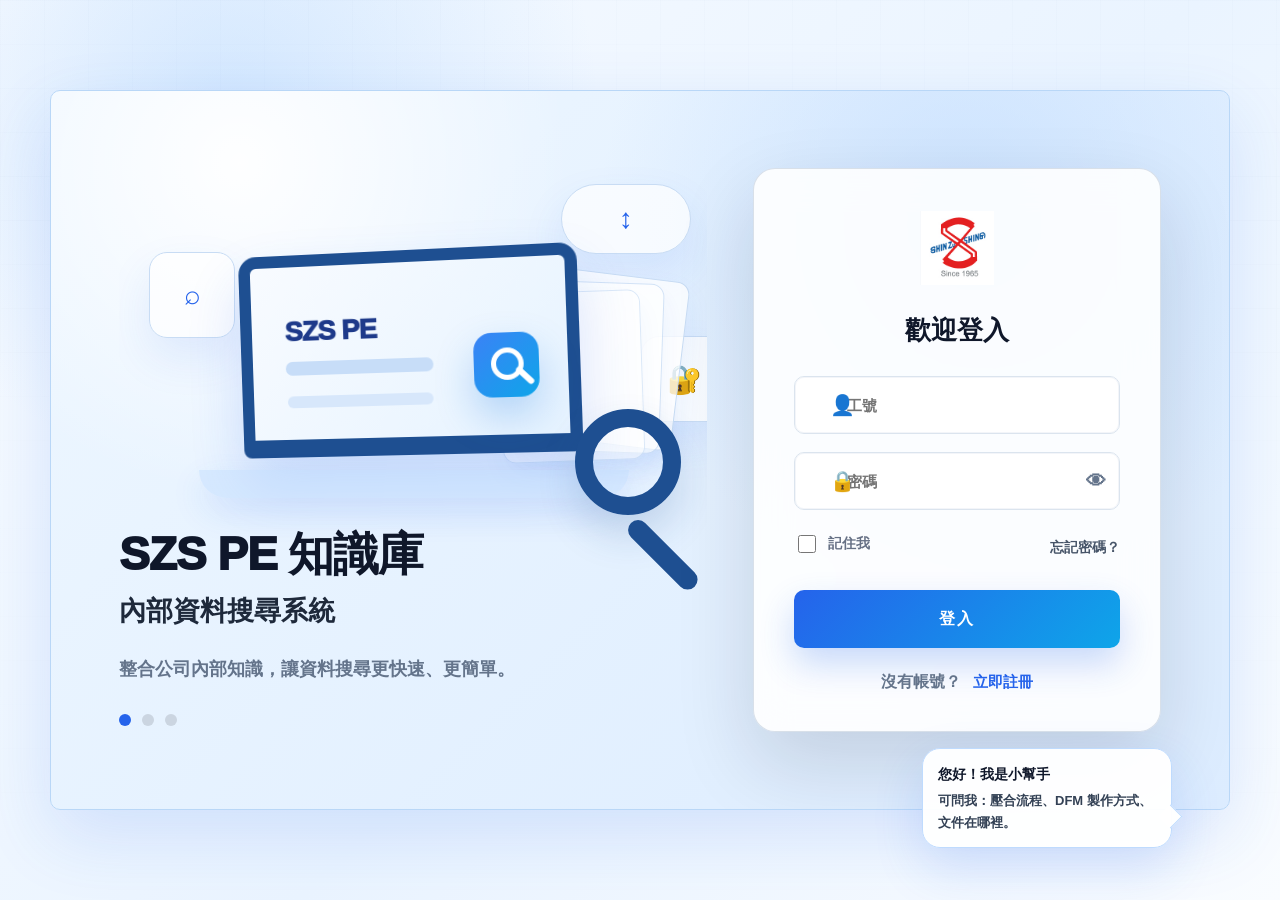
==== commit e3f65742: "Update index.html" ====
--- a/index.html
+++ b/index.html
@@ -53,8 +53,8 @@
 
       <span class="user-pill" id="userPill"></span>
       <button class="ghost" onclick="switchLanguage()" id="langBtn">English</button>
-      <button onclick="toggleTheme()" id="themeBtn" class="icon-btn theme-icon-btn"><span class="ui-icon ui-icon-moon" aria-hidden="true"></span></button>
-      <button id="notificationBtn" class="icon-btn" onclick="toggleNotifications(event)" title="通知"><span class="ui-icon ui-icon-bell" aria-hidden="true"></span><span id="notificationDot"></span></button>
+      <button onclick="toggleTheme()" id="themeBtn" class="icon-btn theme-icon-btn"><span class="emoji-icon" aria-hidden="true">🌙</span></button>
+      <button id="notificationBtn" class="icon-btn" onclick="toggleNotifications(event)" title="通知"><span class="emoji-icon" aria-hidden="true">🔔</span><span id="notificationDot"></span></button>
       <div class="profile-wrap" id="profileWrap">
         <button id="profileBtn" class="profile-btn" onclick="toggleProfileMenu(event)">
           <span class="profile-avatar" id="profileAvatar">U</span>
@@ -99,35 +99,35 @@
         <span class="side-icon"><span class="ui-icon ui-icon-home" aria-hidden="true"></span></span><span class="side-label" data-zh="首頁" data-en="Home">首頁</span>
       </button>
       <button class="side-item" onclick="openDatabaseOverviewPage()" data-side="databases" title="資料庫分類">
-        <span class="side-icon"><span class="ui-icon ui-icon-folder" aria-hidden="true"></span></span><span class="side-label" data-zh="資料庫分類" data-en="Databases">資料庫分類</span><span class="side-badge" id="sideDatabaseCount">6</span>
+        <span class="side-icon"><span class="emoji-icon" aria-hidden="true">📁</span></span><span class="side-label" data-zh="資料庫分類" data-en="Databases">資料庫分類</span><span class="side-badge" id="sideDatabaseCount">6</span>
       </button>
       <button class="side-item" onclick="openCalendarPage()" data-side="calendar" title="行事曆">
-        <span class="side-icon"><span class="ui-icon ui-icon-calendar" aria-hidden="true"></span></span><span class="side-label" data-zh="行事曆" data-en="Calendar">行事曆</span><span class="side-badge" id="sideCalendarCount">0</span>
+        <span class="side-icon"><span class="emoji-icon" aria-hidden="true">🗓️</span></span><span class="side-label" data-zh="行事曆" data-en="Calendar">行事曆</span><span class="side-badge" id="sideCalendarCount">0</span>
       </button>
       <button class="side-item" onclick="openAssistantPage()" data-side="assistant" title="小幫手">
-        <span class="side-icon"><span class="ui-icon ui-icon-chat" aria-hidden="true"></span></span><span class="side-label" data-zh="小幫手" data-en="Assistant">小幫手</span><span class="side-badge side-badge-new">NEW</span>
+        <span class="side-icon"><span class="emoji-icon" aria-hidden="true">🤖</span></span><span class="side-label" data-zh="小幫手" data-en="Assistant">小幫手</span><span class="side-badge side-badge-new">NEW</span>
       </button>
     </div>
 
     <div class="side-section side-section-admin" id="sideAdminSection">
       <div class="side-section-title" data-zh="管理功能" data-en="Admin">管理功能</div>
       <button class="side-item" id="sideAdminButton" onclick="openAdmin()" data-side="admin" title="後台管理">
-        <span class="side-icon"><span class="ui-icon ui-icon-chart" aria-hidden="true"></span></span><span class="side-label" data-zh="後台管理" data-en="Admin Panel">後台管理</span>
+        <span class="side-icon"><span class="emoji-icon" aria-hidden="true">📊</span></span><span class="side-label" data-zh="後台管理" data-en="Admin Panel">後台管理</span>
       </button>
     </div>
 
     <div class="side-section side-section-system">
       <div class="side-section-title" data-zh="系統" data-en="System">系統</div>
       <button class="side-item" onclick="openMembersSection()" data-side="members" title="線上成員">
-        <span class="side-icon"><span class="ui-icon ui-icon-users" aria-hidden="true"></span></span><span class="side-label" data-zh="成員狀態" data-en="Member Status">成員狀態</span><span class="side-badge" id="sideMemberCount">13</span>
+        <span class="side-icon"><span class="emoji-icon" aria-hidden="true">👥</span></span><span class="side-label" data-zh="成員狀態" data-en="Member Status">成員狀態</span><span class="side-badge" id="sideMemberCount">13</span>
       </button>
       <button class="side-item" onclick="openSystemSettings()" data-side="settings" title="系統設定">
-        <span class="side-icon"><span class="ui-icon ui-icon-settings" aria-hidden="true"></span></span><span class="side-label" data-zh="系統設定" data-en="Settings">系統設定</span>
+        <span class="side-icon"><span class="emoji-icon" aria-hidden="true">⚙️</span></span><span class="side-label" data-zh="系統設定" data-en="Settings">系統設定</span>
       </button>
     </div>
 
     <div class="side-card compact-side-card">
-      <div class="side-card-art"><span class="ui-icon ui-icon-lock" aria-hidden="true"></span></div>
+      <div class="side-card-art"><span class="emoji-icon" aria-hidden="true">🔒</span></div>
       <strong data-zh="安全・可靠・共享" data-en="Secure · Reliable · Shared">安全・可靠・共享</strong>
       <p data-zh="建立標準化文件，讓知識成為團隊的力量。" data-en="Standardize files and turn knowledge into team power.">建立標準化文件，讓知識成為團隊的力量。</p>
       <button onclick="openDatabaseSection()" data-zh="查看資料庫 ↗" data-en="View Databases ↗">查看資料庫 ↗</button>
@@ -148,7 +148,7 @@
           <div class="kb-art">
             <div class="kb-float search">⌕</div>
             <div class="kb-float cloud">↕</div>
-            <div class="kb-float lock"><span class="ui-icon ui-icon-lock" aria-hidden="true"></span></div>
+            <div class="kb-float lock"><span class="emoji-icon" aria-hidden="true">🔐</span></div>
             <div class="kb-doc-stack"><span></span><span></span><span></span></div>
             <div class="kb-art-laptop"><div class="kb-search-icon"></div></div>
             <div class="kb-art-base"></div>
@@ -169,13 +169,13 @@
           <h2 data-zh="歡迎登入" data-en="Welcome Back">歡迎登入</h2>
           <div class="template-b-error" id="landingLoginError"></div>
           <div class="template-b-field">
-            <span><span class="ui-icon ui-icon-user" aria-hidden="true"></span></span>
+            <span><span class="emoji-icon" aria-hidden="true">👤</span></span>
             <input id="landingLoginId" autocomplete="username" placeholder="工號" onkeydown="handleLandingLoginEnter(event)" />
           </div>
           <div class="template-b-field template-b-password">
-            <span><span class="ui-icon ui-icon-lock" aria-hidden="true"></span></span>
+            <span><span class="emoji-icon" aria-hidden="true">🔒</span></span>
             <input id="landingLoginPassword" type="password" autocomplete="current-password" placeholder="密碼" onkeydown="handleLandingLoginEnter(event)" />
-            <button type="button" class="template-b-eye" onclick="toggleLandingPassword()" aria-label="show password"><span class="ui-icon ui-icon-view" aria-hidden="true"></span></button>
+            <button type="button" class="template-b-eye" onclick="toggleLandingPassword()" aria-label="show password"><span class="emoji-icon" aria-hidden="true">👁</span></button>
           </div>
           <div class="template-b-row">
             <label class="template-b-check"><input type="checkbox" id="landingRememberMe"> <span data-zh="記住我" data-en="Remember me">記住我</span></label>
@@ -203,7 +203,7 @@
 
     <section class="dashboard-overview" aria-label="dashboard overview">
       <div class="dash-stat clickable" onclick="openDatabaseOverviewPage()">
-        <div class="dash-icon blue"><span class="ui-icon ui-icon-folder" aria-hidden="true"></span></div>
+        <div class="dash-icon blue"><span class="emoji-icon" aria-hidden="true">📁</span></div>
         <div>
           <div class="dash-label" data-zh="資料庫分類" data-en="Database Categories">資料庫分類</div>
           <div class="dash-value"><span id="overviewDatabaseCount">0</span><small data-zh=" 個" data-en=" categories"> 個</small></div>
@@ -211,7 +211,7 @@
         </div>
       </div>
       <div class="dash-stat clickable" onclick="showAllDocumentsFromHome()">
-        <div class="dash-icon cyan"><span class="ui-icon ui-icon-file" aria-hidden="true"></span></div>
+        <div class="dash-icon cyan"><span class="emoji-icon" aria-hidden="true">📄</span></div>
         <div>
           <div class="dash-label" data-zh="總文件數" data-en="Total Documents">總文件數</div>
           <div class="dash-value"><span id="overviewDocumentCount">0</span><small data-zh=" 份" data-en=" docs"> 份</small></div>
@@ -219,7 +219,7 @@
         </div>
       </div>
       <div class="dash-stat clickable" onclick="openMembersSection()">
-        <div class="dash-icon purple"><span class="ui-icon ui-icon-users" aria-hidden="true"></span></div>
+        <div class="dash-icon purple"><span class="emoji-icon" aria-hidden="true">👥</span></div>
         <div>
           <div class="dash-label" data-zh="總人數" data-en="Total Members">總人數</div>
           <div class="dash-value"><span id="overviewUserRole">0</span><small data-zh=" 人" data-en=" members"> 人</small></div>
@@ -235,7 +235,7 @@
         </div>
       </div>
       <div class="dash-stat clickable" onclick="scrollToHomeCalendar()">
-        <div class="dash-icon amber"><span class="ui-icon ui-icon-calendar" aria-hidden="true"></span></div>
+        <div class="dash-icon amber"><span class="emoji-icon" aria-hidden="true">🗓️</span></div>
         <div>
           <div class="dash-label" data-zh="行事曆" data-en="Calendar">行事曆</div>
           <div class="dash-value"><span id="overviewCalendarCount">0</span><small data-zh=" 件" data-en=" items"> 件</small></div>
@@ -245,7 +245,7 @@
     </section>
 
     <section class="home-empty-data-callout" id="homeEmptyDataCallout" style="display:none;">
-      <div class="home-empty-illustration"><span class="ui-icon ui-icon-folder" aria-hidden="true"></span></div>
+      <div class="home-empty-illustration"><span class="emoji-icon" aria-hidden="true">📂</span></div>
       <div>
         <strong data-zh="目前尚未建立資料" data-en="No data has been created yet">目前尚未建立資料</strong>
         <p data-zh="請至後台管理新增資料庫分類與文件，開始建立您的知識庫。" data-en="Go to Admin Panel to add database categories and documents to start building the knowledge base.">請至後台管理新增資料庫分類與文件，開始建立您的知識庫。</p>
@@ -427,21 +427,21 @@
 
       <div class="database-overview-summary">
         <div class="database-overview-stat">
-          <span class="database-overview-icon blue"><span class="ui-icon ui-icon-folder" aria-hidden="true"></span></span>
+          <span class="database-overview-icon blue"><span class="emoji-icon" aria-hidden="true">📁</span></span>
           <div>
             <span data-zh="分類總數" data-en="Total Categories">分類總數</span>
             <strong><span id="databaseOverviewCategoryCount">0</span> <small data-zh="個分類" data-en="categories">個分類</small></strong>
           </div>
         </div>
         <div class="database-overview-stat">
-          <span class="database-overview-icon cyan"><span class="ui-icon ui-icon-file" aria-hidden="true"></span></span>
+          <span class="database-overview-icon cyan"><span class="emoji-icon" aria-hidden="true">📄</span></span>
           <div>
             <span data-zh="總文件數" data-en="Total Documents">總文件數</span>
             <strong><span id="databaseOverviewDocumentCount">0</span> <small data-zh="份" data-en="docs">份</small></strong>
           </div>
         </div>
         <div class="database-overview-stat">
-          <span class="database-overview-icon purple"><span class="ui-icon ui-icon-clock" aria-hidden="true"></span></span>
+          <span class="database-overview-icon purple"><span class="emoji-icon" aria-hidden="true">🕘</span></span>
           <div>
             <span data-zh="最近更新" data-en="Latest Update">最近更新</span>
             <strong id="databaseOverviewLatestDate">-</strong>
@@ -554,7 +554,7 @@
       <div class="settings-strip-title" data-zh="目前系統狀態總覽" data-en="Current System Status">目前系統狀態總覽</div>
       <div class="settings-status-grid">
         <div class="settings-status-item">
-          <div class="settings-status-icon blue"><span class="ui-icon ui-icon-user" aria-hidden="true"></span></div>
+          <div class="settings-status-icon blue"><span class="emoji-icon" aria-hidden="true">👤</span></div>
           <div><span data-zh="目前登入" data-en="Signed in as">目前登入</span><strong id="settingsUserName">SZS Owner</strong><small id="settingsUserRole">Owner</small></div>
         </div>
         <div class="settings-status-item">
@@ -562,15 +562,15 @@
           <div><span data-zh="系統狀態" data-en="System Status">系統狀態</span><strong data-zh="正常" data-en="Normal">正常</strong><small data-zh="系統運作一切正常" data-en="System is running normally">系統運作一切正常</small></div>
         </div>
         <div class="settings-status-item">
-          <div class="settings-status-icon amber"><span class="ui-icon ui-icon-folder" aria-hidden="true"></span></div>
+          <div class="settings-status-icon amber"><span class="emoji-icon" aria-hidden="true">🗂️</span></div>
           <div><span data-zh="資料庫分類" data-en="Database Categories">資料庫分類</span><strong id="settingsDbCount">0 個</strong><small id="settingsDbMeta">啟用中 0 個分類</small></div>
         </div>
         <div class="settings-status-item">
-          <div class="settings-status-icon cyan"><span class="ui-icon ui-icon-file" aria-hidden="true"></span></div>
+          <div class="settings-status-icon cyan"><span class="emoji-icon" aria-hidden="true">📄</span></div>
           <div><span data-zh="文件數" data-en="Documents">文件數</span><strong id="settingsDocCount">0 份</strong><small id="settingsDocMeta">本週新增 0 份</small></div>
         </div>
         <div class="settings-status-item">
-          <div class="settings-status-icon purple"><span class="ui-icon ui-icon-clock" aria-hidden="true"></span></div>
+          <div class="settings-status-icon purple"><span class="emoji-icon" aria-hidden="true">🕘</span></div>
           <div><span data-zh="最後更新" data-en="Last Updated">最後更新</span><strong id="settingsLastUpdate">—</strong><small data-zh="系統資料時間" data-en="System data time">系統資料時間</small></div>
         </div>
       </div>
@@ -600,7 +600,7 @@
 
       <article class="settings-feature-card info-card">
         <div class="settings-card-head">
-          <div class="settings-feature-icon purple">i</div>
+          <div class="settings-feature-icon purple"><span class="emoji-icon" aria-hidden="true">🌐</span></div>
           <div>
             <h3 data-zh="系統資訊" data-en="System Info">系統資訊</h3>
             <p data-zh="查看目前原型狀態、資料庫分類數與文件數。" data-en="View current prototype status, category count, and file count.">查看目前原型狀態、資料庫分類數與文件數。</p>
@@ -618,7 +618,7 @@
 
       <article class="settings-feature-card personal-card">
         <div class="settings-card-head">
-          <div class="settings-feature-icon green">●</div>
+          <div class="settings-feature-icon green"><span class="emoji-icon" aria-hidden="true">👤</span></div>
           <div>
             <h3 data-zh="我的設定" data-en="My Settings">我的設定</h3>
             <p data-zh="個人設定目前為原型展示項目，正式版可擴充語言、通知與偏好設定。" data-en="Personal settings are prototype items and can later include language, notifications, and preferences.">個人設定目前為原型展示項目，正式版可擴充語言、通知與偏好設定。</p>
@@ -626,8 +626,8 @@
           <button class="settings-card-arrow" onclick="openProfileSettingsDialog()" title="Open">›</button>
         </div>
         <div class="settings-preference-list">
-          <div><span><span class="ui-icon ui-icon-globe" aria-hidden="true"></span><span data-zh="語言" data-en="Language">語言</span></span><strong id="settingsLanguageValue">繁體中文</strong></div>
-          <div><span><span class="ui-icon ui-icon-bell" aria-hidden="true"></span><span data-zh="通知" data-en="Notifications">通知</span></span><strong data-zh="開啟" data-en="On">開啟</strong></div>
+          <div><span><span class="emoji-icon" aria-hidden="true">🌐</span><span data-zh="語言" data-en="Language">語言</span></span><strong id="settingsLanguageValue">繁體中文</strong></div>
+          <div><span><span class="emoji-icon" aria-hidden="true">🔔</span><span data-zh="通知" data-en="Notifications">通知</span></span><strong data-zh="開啟" data-en="On">開啟</strong></div>
           <div><span>AI <span data-zh="小幫手提示" data-en="Assistant Tips">小幫手提示</span></span><strong data-zh="開啟" data-en="On">開啟</strong></div>
           <div><span><span class="ui-icon ui-icon-home" aria-hidden="true"></span> <span data-zh="預設首頁" data-en="Default Page">預設首頁</span></span><strong id="settingsDefaultPageValue">首頁</strong></div>
         </div>
@@ -684,11 +684,11 @@
     </section>
 
     <div class="admin-tabs">
-      <button id="adminOverviewTab" class="admin-tab-button active" onclick="switchAdminTab('overview')"><span class="ui-icon ui-icon-chart" aria-hidden="true"></span><span data-zh="總覽首頁" data-en="Overview">總覽首頁</span></button>
-      <button id="adminDocTab" class="admin-tab-button" onclick="switchAdminTab('documents')"><span class="ui-icon ui-icon-file" aria-hidden="true"></span><span data-zh="文件管理" data-en="Document Manager">文件管理</span></button>
-      <button id="adminDbTab" class="admin-tab-button" onclick="switchAdminTab('databases')"><span class="ui-icon ui-icon-folder" aria-hidden="true"></span><span data-zh="資料庫分類管理" data-en="Database Manager">資料庫分類管理</span></button>
-      <button id="adminUserTab" class="admin-tab-button" onclick="switchAdminTab('users')"><span class="ui-icon ui-icon-users" aria-hidden="true"></span><span data-zh="會員權限管理" data-en="Member Permissions">會員權限管理</span></button>
-      <button id="adminLogTab" class="admin-tab-button" onclick="switchAdminTab('logs')"><span class="ui-icon ui-icon-clock" aria-hidden="true"></span><span data-zh="操作紀錄" data-en="Activity Logs">操作紀錄</span></button>
+      <button id="adminOverviewTab" class="admin-tab-button active" onclick="switchAdminTab('overview')"><span class="emoji-icon" aria-hidden="true">📊</span><span data-zh="總覽首頁" data-en="Overview">總覽首頁</span></button>
+      <button id="adminDocTab" class="admin-tab-button" onclick="switchAdminTab('documents')"><span class="emoji-icon" aria-hidden="true">📄</span><span data-zh="文件管理" data-en="Document Manager">文件管理</span></button>
+      <button id="adminDbTab" class="admin-tab-button" onclick="switchAdminTab('databases')"><span class="emoji-icon" aria-hidden="true">🗂</span><span data-zh="資料庫分類管理" data-en="Database Manager">資料庫分類管理</span></button>
+      <button id="adminUserTab" class="admin-tab-button" onclick="switchAdminTab('users')"><span class="emoji-icon" aria-hidden="true">👥</span><span data-zh="會員權限管理" data-en="Member Permissions">會員權限管理</span></button>
+      <button id="adminLogTab" class="admin-tab-button" onclick="switchAdminTab('logs')"><span class="emoji-icon" aria-hidden="true">🕘</span><span data-zh="操作紀錄" data-en="Activity Logs">操作紀錄</span></button>
     </div>
 
     <section id="adminOverviewSection" class="admin-section active">
@@ -1175,33 +1175,33 @@
 
         <div class="assistant-quick-question-row">
           <button onclick="askAssistantQuestion('目前搜尋範圍有哪些文件')">
-            <span class="assistant-quick-icon"><span class="ui-icon ui-icon-folder" aria-hidden="true"></span></span>
+            <span class="assistant-quick-icon"><span class="emoji-icon" aria-hidden="true">📁</span></span>
             <span class="assistant-quick-text"><strong class="assistant-quick-dynamic-scope">全部資料庫</strong><small>有哪些文件？</small></span>
           </button>
           <button onclick="askAssistantQuestion('幫我找 DFM 生成規範')">
-            <span class="assistant-quick-icon"><span class="ui-icon ui-icon-file" aria-hidden="true"></span></span>
+            <span class="assistant-quick-icon"><span class="emoji-icon" aria-hidden="true">📄</span></span>
             <span class="assistant-quick-text"><strong>幫我找</strong><small>DFM 生成規範</small></span>
           </button>
           <button onclick="askAssistantQuestion('壓合流程怎麼做')">
-            <span class="assistant-quick-icon"><span class="ui-icon ui-icon-settings" aria-hidden="true"></span></span>
+            <span class="assistant-quick-icon"><span class="emoji-icon" aria-hidden="true">⚙️</span></span>
             <span class="assistant-quick-text"><strong>壓合流程</strong><small>怎麼做？</small></span>
           </button>
           <button onclick="askAssistantQuestion('目前搜尋範圍最近更新什麼')">
-            <span class="assistant-quick-icon"><span class="ui-icon ui-icon-calendar" aria-hidden="true"></span></span>
+            <span class="assistant-quick-icon"><span class="emoji-icon" aria-hidden="true">🗓️</span></span>
             <span class="assistant-quick-text"><strong class="assistant-quick-dynamic-scope">全部資料庫</strong><small>最近更新什麼？</small></span>
           </button>
         </div>
 
         <div class="assistant-input-guide" data-zh="支援：工站流程查詢 / 文件搜尋 / DFM 問答 / 資料庫內容摘要" data-en="Supports: station flow lookup / document search / DFM Q&A / database summaries">支援：工站流程查詢 / 文件搜尋 / DFM 問答 / 資料庫內容摘要</div>
         <div class="assistant-full-footer szs-assistant-footer">
-          <button class="assistant-attach-btn" type="button" title="附件示意"><span class="ui-icon ui-icon-attach" aria-hidden="true"></span></button>
+          <button class="assistant-attach-btn" type="button" title="附件示意"><span class="emoji-icon" aria-hidden="true">📎</span></button>
           <input class="chat-input" id="fullChatInput" placeholder="請輸入工站、文件名稱或問題，例如：壓合流程、DFM 規範、製程參數..." onkeydown="handleFullEnter(event)" />
           <button class="primary assistant-send-btn" onclick="sendFullMessage()" aria-label="send"><span class="ui-icon ui-icon-send" aria-hidden="true"></span></button>
         </div>
       </div>
 
       <aside class="assistant-database-summary" id="assistantDatabaseSummary">
-        <div class="summary-folder-icon"><span class="ui-icon ui-icon-folder" aria-hidden="true"></span></div>
+        <div class="summary-folder-icon"><span class="emoji-icon" aria-hidden="true">📁</span></div>
         <button class="summary-close-btn" type="button" onclick="closeAssistantSummaryPanel()" aria-label="關閉資料庫摘要">×</button>
         <h3 id="assistantSummaryTitle">目前資料庫<br><span>摘要</span></h3>
         <div class="summary-metric-grid">
--- a/index_szs_bu3_test.css
+++ b/index_szs_bu3_test.css
@@ -2116,34 +2116,6 @@
       box-shadow: none;
     }
 
-    .assistant-launcher {
-      width: 70px !important;
-      height: 70px !important;
-      right: 28px !important;
-      bottom: 28px !important;
-      background: linear-gradient(135deg,#60a5fa,#2563eb) !important;
-      box-shadow: 0 20px 50px rgba(37,99,235,.35) !important;
-      border: 5px solid rgba(255,255,255,.8) !important;
-      font-size: 0 !important;
-    }
-
-    .assistant-launcher::before {
-      content: "";
-      font-size: 28px;
-    }
-
-    .assistant-launcher::after {
-      content: "小幫手";
-      position: absolute;
-      bottom: 7px;
-      left: 0;
-      right: 0;
-      font-size: 11px;
-      font-weight: 950;
-      color: white;
-      text-align: center;
-    }
-
     body.dark {
       background: #07111f !important;
     }
@@ -5518,16 +5490,6 @@
       justify-content: center !important;
     }
 
-    .assistant-launcher::before {
-      font-size: 31px !important;
-      line-height: 1 !important;
-    }
-
-    .assistant-launcher::after {
-      display: none !important;
-      content: none !important;
-    }
-
     .assistant-launcher.dragging {
       cursor: grabbing !important;
       transition: none !important;
@@ -6622,59 +6584,6 @@
     #homePage .home-main-column #databaseCardPagination,
     #homePage .home-main-column #databaseListPanel {
       width: 100% !important;
-    }
-
-
-
-    /* === SZS_FIX_ASSISTANT_ICON_CONSISTENT_20260608 === */
-    .assistant-launcher {
-      font-size: 0 !important;
-    }
-
-    .assistant-launcher::before,
-    .assistant-welcome-avatar::before {
-      content: "" !important;
-      display: block !important;
-      width: 40px !important;
-      height: 36px !important;
-      border: 4px solid #0f172a !important;
-      border-radius: 13px !important;
-      background:
-        radial-gradient(circle at 31% 45%, #0ea5e9 0 5px, transparent 5.5px),
-        radial-gradient(circle at 69% 45%, #fb3f73 0 5px, transparent 5.5px),
-        linear-gradient(#0f172a, #0f172a) center 74% / 16px 4px no-repeat,
-        linear-gradient(135deg, #ffffff 0%, #dff7ff 100%) !important;
-      box-shadow:
-        -10px 9px 0 -6px #0f172a,
-        10px 9px 0 -6px #0f172a,
-        inset 0 -3px 0 rgba(14, 165, 233, .16) !important;
-      position: relative !important;
-    }
-
-    .assistant-launcher::after,
-    .assistant-welcome-avatar::after {
-      content: "" !important;
-      display: block !important;
-      position: absolute !important;
-      width: 5px !important;
-      height: 12px !important;
-      left: 50% !important;
-      top: 11px !important;
-      margin-left: -2.5px !important;
-      border-radius: 999px !important;
-      background: #0f172a !important;
-      box-shadow:
-        -18px 8px 0 -1px #0f172a,
-        18px 8px 0 -1px #0f172a !important;
-      transform: translateY(-100%) !important;
-    }
-
-    .assistant-welcome-avatar {
-      position: relative !important;
-      display: inline-flex !important;
-      align-items: center !important;
-      justify-content: center !important;
-      font-size: 0 !important;
     }
 
 
@@ -14239,3 +14148,192 @@
   border-color: rgba(56, 189, 248, .22);
 }
 
+
+.dash-icon .ui-icon {
+  width: 34px !important;
+  height: 34px !important;
+  min-width: 34px !important;
+  min-height: 34px !important;
+}
+
+.dash-icon.green .ui-icon-check {
+  width: 38px !important;
+  height: 38px !important;
+  min-width: 38px !important;
+  min-height: 38px !important;
+}
+
+.dash-icon.green .ui-icon-check::before {
+  left: 24%;
+  top: 47%;
+  width: 26%;
+  height: 48%;
+  border-right-width: 5px;
+  border-bottom-width: 5px;
+}
+
+#onlineMembersPanel .member-status-icon .ui-icon,
+.member-status-dashboard .member-status-icon .ui-icon {
+  width: 34px !important;
+  height: 34px !important;
+  min-width: 34px !important;
+  min-height: 34px !important;
+  filter: drop-shadow(0 5px 8px rgba(15, 23, 42, .14));
+}
+
+#onlineMembersPanel .member-status-icon.online .ui-icon-check,
+.member-status-dashboard .member-status-icon.online .ui-icon-check {
+  width: 38px !important;
+  height: 38px !important;
+  min-width: 38px !important;
+  min-height: 38px !important;
+}
+
+#onlineMembersPanel .member-status-icon.online .ui-icon-check::before,
+.member-status-dashboard .member-status-icon.online .ui-icon-check::before {
+  border-right-width: 5px;
+  border-bottom-width: 5px;
+}
+
+.settings-status-icon .ui-icon,
+.settings-feature-icon .ui-icon,
+.database-overview-icon .ui-icon {
+  width: 32px !important;
+  height: 32px !important;
+  min-width: 32px !important;
+  min-height: 32px !important;
+}
+
+.settings-status-icon.green .ui-icon-check {
+  width: 36px !important;
+  height: 36px !important;
+  min-width: 36px !important;
+  min-height: 36px !important;
+}
+
+
+.dash-icon.green,
+.settings-status-icon.green {
+  display: inline-flex !important;
+  align-items: center !important;
+  justify-content: center !important;
+}
+
+.dash-icon.green .ui-icon-check,
+.settings-status-icon.green .ui-icon-check {
+  position: relative !important;
+  inset: auto !important;
+  display: block !important;
+  width: 36px !important;
+  height: 36px !important;
+  min-width: 36px !important;
+  min-height: 36px !important;
+  transform: translate(0, 0) !important;
+}
+
+.dash-icon.green .ui-icon-check::before,
+.settings-status-icon.green .ui-icon-check::before {
+  left: 50% !important;
+  top: 50% !important;
+  width: 12px !important;
+  height: 22px !important;
+  border-right-width: 5px !important;
+  border-bottom-width: 5px !important;
+  transform: translate(-50%, -58%) rotate(42deg) !important;
+}
+
+
+/* === SZS_RESTORE_ORIGINAL_ASSISTANT_ROBOT_20260608 === */
+.assistant-launcher {
+  position: fixed !important;
+  right: 28px !important;
+  bottom: 28px !important;
+  width: 72px !important;
+  height: 72px !important;
+  border-radius: 24px !important;
+  display: inline-flex !important;
+  align-items: center !important;
+  justify-content: center !important;
+  overflow: visible !important;
+  opacity: 1 !important;
+  visibility: visible !important;
+  pointer-events: auto !important;
+  z-index: 90 !important;
+  font-size: 0 !important;
+  color: transparent !important;
+  background: #e0f2fe !important;
+  border: 1px solid rgba(191, 219, 254, .76) !important;
+  box-shadow: 0 18px 44px rgba(37, 99, 235, .20) !important;
+}
+
+.assistant-welcome-avatar {
+  position: relative !important;
+  width: 56px !important;
+  height: 56px !important;
+  border-radius: 18px !important;
+  display: inline-flex !important;
+  align-items: center !important;
+  justify-content: center !important;
+  overflow: visible !important;
+  font-size: 0 !important;
+  color: transparent !important;
+  background: #e0f2fe !important;
+  border: 0 !important;
+  box-shadow: none !important;
+}
+
+.assistant-launcher::before,
+.assistant-welcome-avatar::before {
+  content: "" !important;
+  position: relative !important;
+  inset: auto !important;
+  display: block !important;
+  width: 31px !important;
+  height: 28px !important;
+  margin: 7px 0 0 !important;
+  border: 0 !important;
+  border-radius: 9px !important;
+  background:
+    radial-gradient(circle at 32% 47%, #38bdf8 0 3px, transparent 3.5px),
+    radial-gradient(circle at 68% 47%, #38bdf8 0 3px, transparent 3.5px),
+    linear-gradient(#f43f5e, #f43f5e) center 70% / 11px 3px no-repeat,
+    linear-gradient(135deg, #6d6cf6 0%, #1f3f86 100%) !important;
+  box-shadow:
+    inset 0 0 0 3px rgba(15, 23, 42, .82),
+    inset 0 -4px 0 rgba(14, 165, 233, .28),
+    0 8px 16px rgba(37, 99, 235, .12) !important;
+  transform: none !important;
+}
+
+.assistant-launcher::after,
+.assistant-welcome-avatar::after {
+  content: "" !important;
+  position: absolute !important;
+  display: block !important;
+  width: 4px !important;
+  height: 10px !important;
+  left: 50% !important;
+  top: 13px !important;
+  right: auto !important;
+  bottom: auto !important;
+  margin-left: -2px !important;
+  border: 0 !important;
+  border-radius: 999px !important;
+  background: #f43f5e !important;
+  box-shadow:
+    -14px 6px 0 -1px #0f172a,
+    14px 6px 0 -1px #0f172a,
+    -13px -1px 0 -1px #f43f5e,
+    13px -1px 0 -1px #f43f5e,
+    -7px 0 0 -1px #f59e0b,
+    7px 0 0 -1px #f59e0b !important;
+  transform: none !important;
+}
+
+@media (max-width: 760px) {
+  .assistant-launcher {
+    right: 18px !important;
+    bottom: 18px !important;
+  }
+}
+
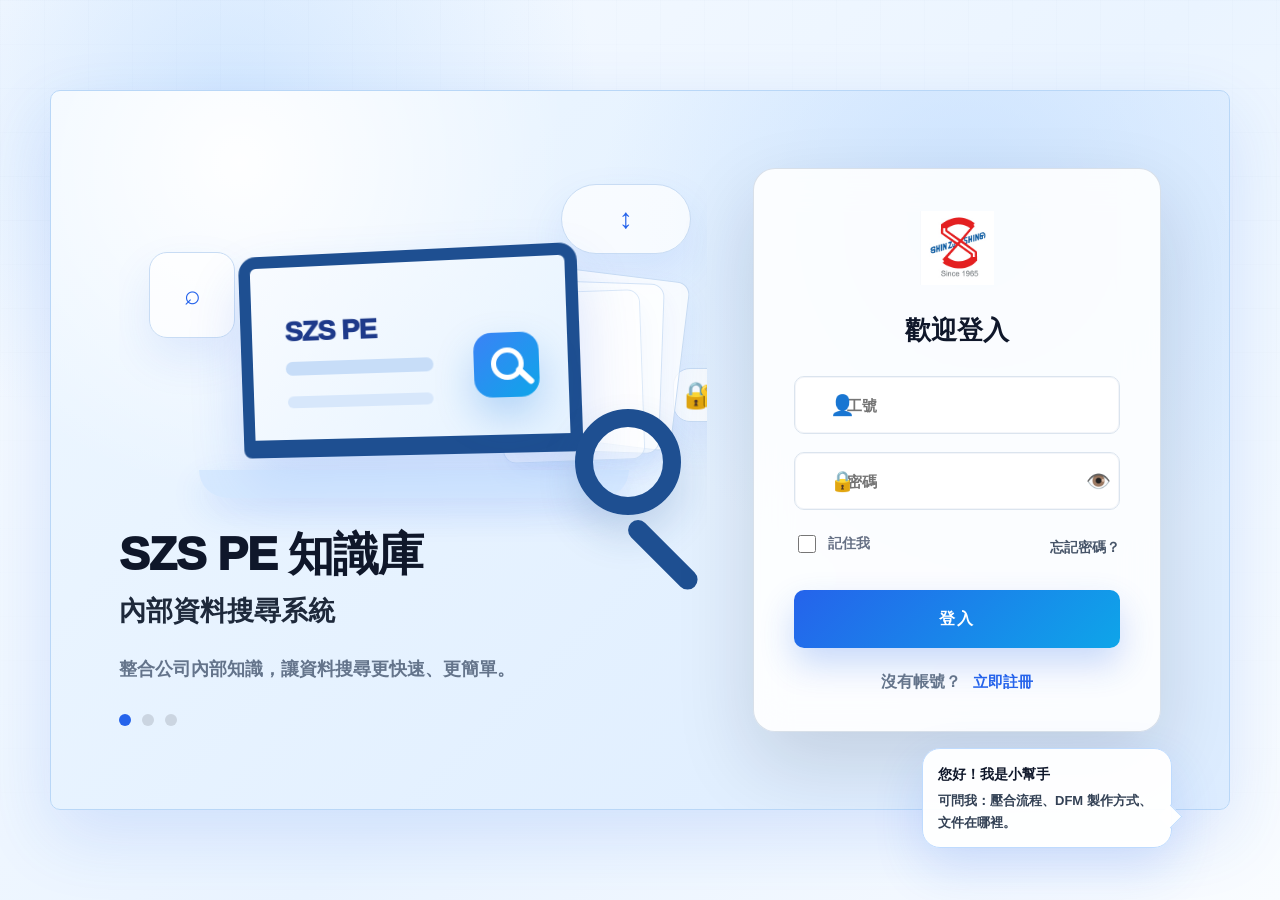
==== commit af3eb852: "Update index.html" ====
--- a/index.html
+++ b/index.html
@@ -579,7 +579,7 @@
     <section class="settings-center-grid">
       <article class="settings-feature-card admin-card" id="settingsAdminCard">
         <div class="settings-card-head">
-          <div class="settings-feature-icon blue">▥</div>
+          <div class="settings-feature-icon blue"><span class="emoji-icon" aria-hidden="true">📊</span></div>
           <div>
             <h3 data-zh="後台管理" data-en="Admin Panel">後台管理</h3>
             <p data-zh="管理資料庫分類、文件、會員權限與操作紀錄。" data-en="Manage categories, documents, permissions, and activity logs.">管理資料庫分類、文件、會員權限與操作紀錄。</p>
--- a/index_szs_bu3_test.css
+++ b/index_szs_bu3_test.css
@@ -14243,7 +14243,42 @@
 }
 
 
-/* === SZS_RESTORE_ORIGINAL_ASSISTANT_ROBOT_20260608 === */
+.emoji-icon {
+  display: inline-flex;
+  align-items: center;
+  justify-content: center;
+  width: 1.28em;
+  height: 1.28em;
+  min-width: 1.28em;
+  min-height: 1.28em;
+  line-height: 1;
+  font-family: "Apple Color Emoji", "Segoe UI Emoji", "Noto Color Emoji", Arial, sans-serif;
+  font-style: normal;
+  font-weight: 900;
+}
+
+.icon-btn .emoji-icon,
+.side-icon .emoji-icon,
+.dash-icon .emoji-icon,
+.database-overview-icon .emoji-icon,
+.settings-status-icon .emoji-icon,
+.settings-feature-icon .emoji-icon,
+.admin-stat-icon .emoji-icon,
+.admin-entry-icon .emoji-icon,
+.admin-pending-icon .emoji-icon,
+.member-status-icon .emoji-icon,
+.notification-icon .emoji-icon,
+.profile-message-icon .emoji-icon,
+.assistant-quick-icon .emoji-icon,
+.summary-folder-icon .emoji-icon,
+.side-card-art .emoji-icon {
+  width: 1em;
+  height: 1em;
+  min-width: 1em;
+  min-height: 1em;
+}
+
+/* === SZS_RESTORE_REQUESTED_EMOJI_ICONS_20260608 === */
 .assistant-launcher {
   position: fixed !important;
   right: 28px !important;
@@ -14259,9 +14294,9 @@
   visibility: visible !important;
   pointer-events: auto !important;
   z-index: 90 !important;
-  font-size: 0 !important;
-  color: transparent !important;
-  background: #e0f2fe !important;
+  font-size: 32px !important;
+  color: #0f172a !important;
+  background: linear-gradient(145deg, #eef9ff 0%, #dff3ff 100%) !important;
   border: 1px solid rgba(191, 219, 254, .76) !important;
   box-shadow: 0 18px 44px rgba(37, 99, 235, .20) !important;
 }
@@ -14275,59 +14310,37 @@
   align-items: center !important;
   justify-content: center !important;
   overflow: visible !important;
-  font-size: 0 !important;
-  color: transparent !important;
-  background: #e0f2fe !important;
+  font-size: 28px !important;
+  color: #0f172a !important;
+  background: linear-gradient(145deg, #eef9ff 0%, #dff3ff 100%) !important;
   border: 0 !important;
   box-shadow: none !important;
 }
 
 .assistant-launcher::before,
 .assistant-welcome-avatar::before {
-  content: "" !important;
+  content: "🤖" !important;
   position: relative !important;
   inset: auto !important;
-  display: block !important;
-  width: 31px !important;
-  height: 28px !important;
-  margin: 7px 0 0 !important;
+  display: inline-flex !important;
+  align-items: center !important;
+  justify-content: center !important;
+  width: 1em !important;
+  height: 1em !important;
+  margin: 0 !important;
   border: 0 !important;
-  border-radius: 9px !important;
-  background:
-    radial-gradient(circle at 32% 47%, #38bdf8 0 3px, transparent 3.5px),
-    radial-gradient(circle at 68% 47%, #38bdf8 0 3px, transparent 3.5px),
-    linear-gradient(#f43f5e, #f43f5e) center 70% / 11px 3px no-repeat,
-    linear-gradient(135deg, #6d6cf6 0%, #1f3f86 100%) !important;
-  box-shadow:
-    inset 0 0 0 3px rgba(15, 23, 42, .82),
-    inset 0 -4px 0 rgba(14, 165, 233, .28),
-    0 8px 16px rgba(37, 99, 235, .12) !important;
+  border-radius: 0 !important;
+  background: transparent !important;
+  box-shadow: none !important;
   transform: none !important;
+  font-family: "Apple Color Emoji", "Segoe UI Emoji", "Noto Color Emoji", Arial, sans-serif !important;
+  line-height: 1 !important;
 }
 
 .assistant-launcher::after,
 .assistant-welcome-avatar::after {
-  content: "" !important;
-  position: absolute !important;
-  display: block !important;
-  width: 4px !important;
-  height: 10px !important;
-  left: 50% !important;
-  top: 13px !important;
-  right: auto !important;
-  bottom: auto !important;
-  margin-left: -2px !important;
-  border: 0 !important;
-  border-radius: 999px !important;
-  background: #f43f5e !important;
-  box-shadow:
-    -14px 6px 0 -1px #0f172a,
-    14px 6px 0 -1px #0f172a,
-    -13px -1px 0 -1px #f43f5e,
-    13px -1px 0 -1px #f43f5e,
-    -7px 0 0 -1px #f59e0b,
-    7px 0 0 -1px #f59e0b !important;
-  transform: none !important;
+  content: none !important;
+  display: none !important;
 }
 
 @media (max-width: 760px) {
@@ -14337,3 +14350,293 @@
   }
 }
 
+
+/* === SZS_UNIFY_ICON_CENTER_AND_HOME_SIZE_20260609 === */
+:root {
+  --szs-home-icon-size: 54px;
+  --szs-home-icon-radius: 17px;
+  --szs-home-icon-emoji-size: 26px;
+}
+
+.dash-icon,
+.admin-stat-icon,
+.admin-entry-icon,
+.admin-pending-icon,
+.database-overview-icon,
+.settings-status-icon,
+.settings-feature-icon,
+.member-status-icon,
+.notification-icon,
+.profile-message-icon,
+.assistant-quick-icon,
+.summary-folder-icon,
+.file-type-icon,
+.folder-type-icon,
+.smart-type-icon,
+.side-card-art,
+.home-empty-illustration,
+.kb-float.lock,
+.db-folder,
+.database-icon-badge,
+.file-type-badge,
+.admin-file-badge,
+.admin-log-badge,
+.assistant-quick-btn-icon,
+.assistant-welcome-avatar {
+  width: var(--szs-home-icon-size) !important;
+  height: var(--szs-home-icon-size) !important;
+  min-width: var(--szs-home-icon-size) !important;
+  min-height: var(--szs-home-icon-size) !important;
+  border-radius: var(--szs-home-icon-radius) !important;
+  display: inline-flex !important;
+  align-items: center !important;
+  justify-content: center !important;
+  place-items: center !important;
+  flex: 0 0 var(--szs-home-icon-size) !important;
+  line-height: 1 !important;
+  text-align: center !important;
+  font-size: var(--szs-home-icon-emoji-size) !important;
+  overflow: hidden !important;
+}
+
+.dash-icon .emoji-icon,
+.admin-stat-icon .emoji-icon,
+.admin-entry-icon .emoji-icon,
+.admin-pending-icon .emoji-icon,
+.database-overview-icon .emoji-icon,
+.settings-status-icon .emoji-icon,
+.settings-feature-icon .emoji-icon,
+.member-status-icon .emoji-icon,
+.notification-icon .emoji-icon,
+.profile-message-icon .emoji-icon,
+.assistant-quick-icon .emoji-icon,
+.summary-folder-icon .emoji-icon,
+.file-type-icon .emoji-icon,
+.folder-type-icon .emoji-icon,
+.smart-type-icon .emoji-icon,
+.side-card-art .emoji-icon,
+.home-empty-illustration .emoji-icon,
+.kb-float.lock .emoji-icon,
+.db-folder .emoji-icon,
+.database-icon-badge .emoji-icon,
+.file-type-badge .emoji-icon,
+.admin-file-badge .emoji-icon,
+.admin-log-badge .emoji-icon,
+.dash-icon .ui-icon,
+.admin-stat-icon .ui-icon,
+.admin-entry-icon .ui-icon,
+.admin-pending-icon .ui-icon,
+.database-overview-icon .ui-icon,
+.settings-status-icon .ui-icon,
+.settings-feature-icon .ui-icon,
+.member-status-icon .ui-icon,
+.notification-icon .ui-icon,
+.profile-message-icon .ui-icon,
+.assistant-quick-icon .ui-icon,
+.summary-folder-icon .ui-icon,
+.side-card-art .ui-icon {
+  width: 1em !important;
+  height: 1em !important;
+  min-width: 1em !important;
+  min-height: 1em !important;
+  display: inline-flex !important;
+  align-items: center !important;
+  justify-content: center !important;
+  line-height: 1 !important;
+  margin: 0 !important;
+  transform: none !important;
+}
+
+.dash-icon .ui-icon::before,
+.dash-icon .ui-icon::after,
+.admin-stat-icon .ui-icon::before,
+.admin-stat-icon .ui-icon::after,
+.admin-entry-icon .ui-icon::before,
+.admin-entry-icon .ui-icon::after,
+.admin-pending-icon .ui-icon::before,
+.admin-pending-icon .ui-icon::after,
+.database-overview-icon .ui-icon::before,
+.database-overview-icon .ui-icon::after,
+.settings-status-icon .ui-icon::before,
+.settings-status-icon .ui-icon::after,
+.settings-feature-icon .ui-icon::before,
+.settings-feature-icon .ui-icon::after,
+.member-status-icon .ui-icon::before,
+.member-status-icon .ui-icon::after,
+.notification-icon .ui-icon::before,
+.notification-icon .ui-icon::after,
+.profile-message-icon .ui-icon::before,
+.profile-message-icon .ui-icon::after,
+.assistant-quick-icon .ui-icon::before,
+.assistant-quick-icon .ui-icon::after,
+.summary-folder-icon .ui-icon::before,
+.summary-folder-icon .ui-icon::after,
+.side-card-art .ui-icon::before,
+.side-card-art .ui-icon::after {
+  box-sizing: border-box !important;
+}
+
+.dash-icon.green .ui-icon-check,
+.settings-status-icon.green .ui-icon-check {
+  width: 34px !important;
+  height: 34px !important;
+  min-width: 34px !important;
+  min-height: 34px !important;
+  position: relative !important;
+}
+
+.dash-icon.green .ui-icon-check::before,
+.settings-status-icon.green .ui-icon-check::before {
+  left: 50% !important;
+  top: 50% !important;
+  width: 12px !important;
+  height: 22px !important;
+  border-right-width: 5px !important;
+  border-bottom-width: 5px !important;
+  transform: translate(-50%, -60%) rotate(42deg) !important;
+}
+
+.icon-btn .emoji-icon,
+.sidebar-toggle .ui-icon,
+.assistant-send-btn .ui-icon,
+.assistant-attach-btn .emoji-icon,
+.member-chat-inputbar button .ui-icon {
+  width: 1.18em !important;
+  height: 1.18em !important;
+  min-width: 1.18em !important;
+  min-height: 1.18em !important;
+  display: inline-flex !important;
+  align-items: center !important;
+  justify-content: center !important;
+  line-height: 1 !important;
+  margin: 0 !important;
+  transform: none !important;
+}
+
+.side-icon {
+  display: inline-flex !important;
+  align-items: center !important;
+  justify-content: center !important;
+}
+
+.side-icon .emoji-icon,
+.side-icon .ui-icon {
+  display: inline-flex !important;
+  align-items: center !important;
+  justify-content: center !important;
+  line-height: 1 !important;
+  margin: 0 !important;
+  transform: none !important;
+}
+
+.assistant-launcher {
+  font-size: 32px !important;
+}
+
+.assistant-welcome-avatar::before {
+  font-size: 28px !important;
+}
+
+@media (max-width: 760px) {
+  :root {
+    --szs-home-icon-size: 50px;
+    --szs-home-icon-radius: 16px;
+    --szs-home-icon-emoji-size: 22px;
+  }
+}
+
+
+/* === SZS_FIX_THREE_OVERVIEW_ICON_SIZE_20260609 === */
+#databaseOverviewPage .database-overview-icon,
+#assistantPage .assistant-welcome-avatar,
+#assistantPage .assistant-quick-question-row button .assistant-quick-icon,
+#assistantPage .summary-folder-icon,
+#onlineMembersPanel .member-status-icon,
+.member-status-dashboard .member-status-icon {
+  position: relative !important;
+  inset: auto !important;
+  width: var(--szs-home-icon-size) !important;
+  height: var(--szs-home-icon-size) !important;
+  min-width: var(--szs-home-icon-size) !important;
+  min-height: var(--szs-home-icon-size) !important;
+  border-radius: var(--szs-home-icon-radius) !important;
+  display: inline-flex !important;
+  align-items: center !important;
+  justify-content: center !important;
+  place-items: center !important;
+  flex: 0 0 var(--szs-home-icon-size) !important;
+  margin: 0 !important;
+  padding: 0 !important;
+  line-height: 1 !important;
+  text-align: center !important;
+  font-size: var(--szs-home-icon-emoji-size) !important;
+  opacity: 1 !important;
+  overflow: hidden !important;
+  transform: none !important;
+}
+
+#databaseOverviewPage .database-overview-icon .emoji-icon,
+#assistantPage .assistant-quick-question-row button .assistant-quick-icon .emoji-icon,
+#assistantPage .summary-folder-icon .emoji-icon,
+#onlineMembersPanel .member-status-icon .emoji-icon,
+.member-status-dashboard .member-status-icon .emoji-icon,
+#databaseOverviewPage .database-overview-icon .ui-icon,
+#assistantPage .assistant-quick-question-row button .assistant-quick-icon .ui-icon,
+#assistantPage .summary-folder-icon .ui-icon,
+#onlineMembersPanel .member-status-icon .ui-icon,
+.member-status-dashboard .member-status-icon .ui-icon {
+  width: 1em !important;
+  height: 1em !important;
+  min-width: 1em !important;
+  min-height: 1em !important;
+  display: inline-flex !important;
+  align-items: center !important;
+  justify-content: center !important;
+  font-size: 30px !important;
+  line-height: 1 !important;
+  margin: 0 !important;
+  filter: none !important;
+  transform: none !important;
+}
+
+#databaseOverviewPage .database-overview-icon::before,
+#databaseOverviewPage .database-overview-icon::after {
+  display: none !important;
+  content: none !important;
+}
+
+#assistantPage .assistant-welcome-avatar::before {
+  width: 1em !important;
+  height: 1em !important;
+  font-size: 34px !important;
+  line-height: 1 !important;
+  margin: 0 !important;
+  transform: none !important;
+}
+
+#onlineMembersPanel .member-status-stat::before,
+.member-status-dashboard .member-status-stat::before {
+  display: none !important;
+  content: none !important;
+}
+
+#onlineMembersPanel .member-status-icon.online .ui-icon-check,
+.member-status-dashboard .member-status-icon.online .ui-icon-check {
+  width: 34px !important;
+  height: 34px !important;
+  min-width: 34px !important;
+  min-height: 34px !important;
+  position: relative !important;
+}
+
+#onlineMembersPanel .member-status-icon.online .ui-icon-check::before,
+.member-status-dashboard .member-status-icon.online .ui-icon-check::before {
+  left: 50% !important;
+  top: 50% !important;
+  width: 12px !important;
+  height: 22px !important;
+  border-right-width: 5px !important;
+  border-bottom-width: 5px !important;
+  transform: translate(-50%, -60%) rotate(42deg) !important;
+}
+
